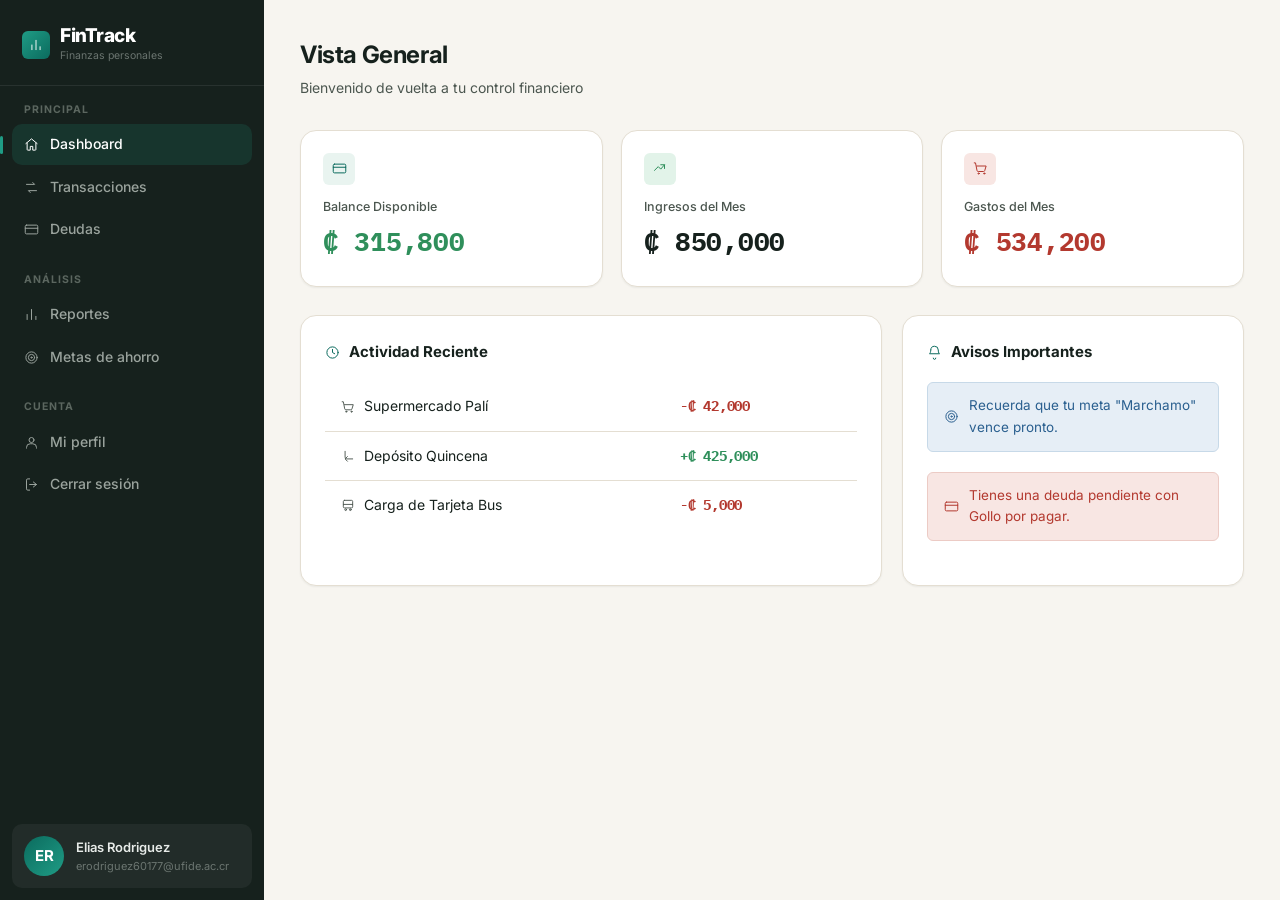
==== dashboard.html @ c20f4632 "Rediseno visual completo: iconos SVG, nueva paleta y layout" ====
<!DOCTYPE html>
<html lang="es">
<head>
    <meta charset="UTF-8">
    <meta name="viewport" content="width=device-width, initial-scale=1.0">
    <title>Dashboard – FinTrack Web</title>
    <link rel="stylesheet" href="css/style.css">
</head>
<body>
<div class="layout">

    <!-- Sidebar -->
    <aside class="sidebar">
        <div class="sidebar-logo">
            <div class="mark"><svg class="icon"><use href="assets/icons.svg#icon-bar-chart"></use></svg></div>
            <div>
                <div class="brand">FinTrack</div>
                <span class="tagline">Finanzas personales</span>
            </div>
        </div>
        <nav class="sidebar-nav">
            <div class="nav-section">
                <span class="nav-label">Principal</span>
                <a href="dashboard.html" class="nav-item active"><svg class="icon"><use href="assets/icons.svg#icon-home"></use></svg> Dashboard</a>
                <a href="transacciones.html" class="nav-item"><svg class="icon"><use href="assets/icons.svg#icon-exchange"></use></svg> Transacciones</a>
                <a href="deudas.html" class="nav-item"><svg class="icon"><use href="assets/icons.svg#icon-credit-card"></use></svg> Deudas</a>
            </div>
            <div class="nav-section">
                <span class="nav-label">Análisis</span>
                <a href="reportes.html" class="nav-item"><svg class="icon"><use href="assets/icons.svg#icon-bar-chart"></use></svg> Reportes</a>
                <a href="metas.html" class="nav-item"><svg class="icon"><use href="assets/icons.svg#icon-target"></use></svg> Metas de ahorro</a>
            </div>
            <div class="nav-section">
                <span class="nav-label">Cuenta</span>
                <a href="perfil.html" class="nav-item"><svg class="icon"><use href="assets/icons.svg#icon-user"></use></svg> Mi perfil</a>
                <a href="index.html" class="nav-item"><svg class="icon"><use href="assets/icons.svg#icon-log-out"></use></svg> Cerrar sesión</a>
            </div>
        </nav>
        <div class="sidebar-user">
            <div class="avatar">ER</div>
            <div>
                <div class="s-name">Elias Rodriguez</div>
                <div class="s-email">erodriguez60177@ufide.ac.cr</div>
            </div>
        </div>
    </aside>

    <main class="main">
        <div class="page-header">
            <div>
                <h2>Vista General</h2>
                <div class="sub">Bienvenido de vuelta a tu control financiero</div>
            </div>
        </div>

        <!-- Tarjetas de Estado Financiero -->
        <div class="stats-grid-3">
            <div class="stat-card">
                <div class="ic ic-teal"><svg class="icon"><use href="assets/icons.svg#icon-credit-card"></use></svg></div>
                <div class="lbl">Balance Disponible</div>
                <div class="val green num">₡ 315,800</div>
            </div>
            <div class="stat-card">
                <div class="ic ic-green"><svg class="icon"><use href="assets/icons.svg#icon-trending-up"></use></svg></div>
                <div class="lbl">Ingresos del Mes</div>
                <div class="val num">₡ 850,000</div>
            </div>
            <div class="stat-card">
                <div class="ic ic-red"><svg class="icon"><use href="assets/icons.svg#icon-cart"></use></svg></div>
                <div class="lbl">Gastos del Mes</div>
                <div class="val red num">₡ 534,200</div>
            </div>
        </div>

        <div class="grid-65">
            <!-- Últimos movimientos -->
            <div class="card">
                <div class="card-title"><svg class="icon"><use href="assets/icons.svg#icon-clock"></use></svg> Actividad Reciente</div>
                <div class="table-wrap">
                    <table>
                        <tbody>
                            <tr>
                                <td><span class="cell-ic"><svg class="icon"><use href="assets/icons.svg#icon-cart"></use></svg> Supermercado Palí</span></td>
                                <td class="text-red fw-700 num">-₡ 42,000</td>
                            </tr>
                            <tr>
                                <td><span class="cell-ic"><svg class="icon"><use href="assets/icons.svg#icon-arrow-down-left"></use></svg> Depósito Quincena</span></td>
                                <td class="text-green fw-700 num">+₡ 425,000</td>
                            </tr>
                            <tr>
                                <td><span class="cell-ic"><svg class="icon"><use href="assets/icons.svg#icon-bus"></use></svg> Carga de Tarjeta Bus</span></td>
                                <td class="text-red fw-700 num">-₡ 5,000</td>
                            </tr>
                        </tbody>
                    </table>
                </div>
            </div>

            <!-- Alertas rápidas -->
            <div class="card">
                <div class="card-title"><svg class="icon"><use href="assets/icons.svg#icon-bell"></use></svg> Avisos Importantes</div>
                <div class="alert alert-info"><svg class="icon"><use href="assets/icons.svg#icon-target"></use></svg> Recuerda que tu meta "Marchamo" vence pronto.</div>
                <div class="alert alert-danger" style="margin-top: 10px;"><svg class="icon"><use href="assets/icons.svg#icon-credit-card"></use></svg> Tienes una deuda pendiente con Gollo por pagar.</div>
            </div>
        </div>
    </main>
</div>
</body>
</html>
---- css/style.css ----
@import url('https://fonts.googleapis.com/css2?family=Inter:wght@400;500;600;700;800&family=IBM+Plex+Mono:wght@500;600&display=swap');

*, *::before, *::after {
    margin: 0;
    padding: 0;
    box-sizing: border-box;
}

:root {
    /* neutrals */
    --ink-900:   #16211d;
    --ink-700:   #4b564f;
    --paper:     #f7f5f0;
    --surface:   #ffffff;
    --border:    #e4ded2;

    /* legacy aliases kept so nothing silently breaks */
    --text:        var(--ink-900);
    --text-muted:  var(--ink-700);
    --bg:          var(--paper);
    --white:       var(--surface);

    /* brand */
    --primary:       #0b6b5e;
    --primary-dark:  #074a41;
    --primary-light: #1f9c85;
    --accent-wash:   #e9f4f0;

    /* semantic pairs */
    --success-text: #2f8f5b; --success-wash: #e2f3e9;
    --danger-text:  #b3392f; --danger-wash:  #f8e6e3;
    --warning-text: #9a6a1f; --warning-wash:  #f6ecd9;
    --info-text:    #2a5f8f; --info-wash:    #e6eef6;

    /* scales */
    --space-1: 4px;  --space-2: 8px;  --space-3: 12px; --space-4: 16px;
    --space-5: 20px; --space-6: 24px; --space-7: 32px; --space-8: 48px;

    --radius-sm: 6px; --radius-md: 10px; --radius-lg: 16px; --radius-xl: 22px; --radius-pill: 999px;

    --shadow-sm: 0 1px 2px rgba(22,33,29,.06);
    --shadow-md: 0 4px 14px rgba(22,33,29,.08);
    --shadow-lg: 0 16px 40px -12px rgba(22,33,29,.20);

    --sidebar-w: 264px;

    --font-sans: 'Inter', 'Segoe UI', system-ui, sans-serif;
    --font-mono: 'IBM Plex Mono', 'SFMono-Regular', Menlo, monospace;
}

body {
    font-family: var(--font-sans);
    background: var(--paper);
    color: var(--ink-900);
    line-height: 1.6;
}

/* ── Layout ── */
.layout {
    display: flex;
    min-height: 100vh;
}

/* ── Sidebar ── */
.sidebar {
    width: var(--sidebar-w);
    background: var(--ink-900);
    position: fixed;
    height: 100vh;
    display: flex;
    flex-direction: column;
    overflow-y: auto;
    z-index: 100;
}

.sidebar-logo {
    padding: 26px 22px 20px;
    border-bottom: 1px solid rgba(255,255,255,.08);
    display: flex;
    align-items: center;
    gap: 10px;
}

.sidebar-logo .mark {
    width: 28px; height: 28px;
    border-radius: var(--radius-sm);
    background: linear-gradient(135deg, var(--primary-light), var(--primary));
    color: #fff;
    display: flex; align-items: center; justify-content: center;
    flex-shrink: 0;
}
.sidebar-logo .mark .icon { width: 14px; height: 14px; }

.sidebar-logo .brand {
    color: #fff;
    font-size: 19px;
    font-weight: 800;
    letter-spacing: -0.5px;
    line-height: 1.1;
}

.sidebar-logo .tagline {
    color: #6b7570;
    font-size: 10.5px;
    margin-top: 1px;
    display: block;
}

.sidebar-nav {
    padding: 16px 12px;
    flex: 1;
}

.nav-section {
    margin-bottom: 22px;
}

.nav-label {
    color: #5b665f;
    font-size: 10.5px;
    font-weight: 700;
    text-transform: uppercase;
    letter-spacing: .09em;
    padding: 0 12px;
    margin-bottom: 6px;
    display: block;
}

.nav-item {
    display: flex;
    align-items: center;
    gap: 11px;
    padding: 9px 12px;
    border-radius: var(--radius-md);
    color: #9aa39d;
    text-decoration: none;
    font-size: 14px;
    font-weight: 500;
    transition: background .15s, color .15s;
    margin-bottom: 2px;
    position: relative;
}

.nav-item:hover { background: rgba(255,255,255,.06); color: #e7ebe8; }

.nav-item.active {
    background: rgba(31,156,133,.16);
    color: #fff;
}
.nav-item.active::before {
    content: '';
    position: absolute;
    left: -12px; top: 50%;
    transform: translateY(-50%);
    width: 3px; height: 18px;
    border-radius: var(--radius-pill);
    background: var(--primary-light);
}

.nav-item .icon { width: 15px; height: 15px; flex-shrink: 0; }

.sidebar-user {
    margin: 12px;
    padding: 12px;
    border-radius: var(--radius-md);
    background: rgba(255,255,255,.05);
    display: flex;
    align-items: center;
    gap: 12px;
}

.sidebar-user .s-name  { color: #e7ebe8; font-size: 13px; font-weight: 600; }
.sidebar-user .s-email { color: #6b7570; font-size: 11px; }

/* ── Main ── */
.main {
    margin-left: var(--sidebar-w);
    flex: 1;
    padding: 36px 36px 48px;
}

/* ── Page header ── */
.page-header {
    display: flex;
    justify-content: space-between;
    align-items: flex-start;
    margin-bottom: 30px;
    gap: 20px;
}

.page-header h2 { font-size: 24px; font-weight: 700; letter-spacing: -.4px; }
.page-header .sub { color: var(--ink-700); font-size: 14px; margin-top: 3px; }
.page-header-actions { display: flex; gap: 10px; flex-shrink: 0; }

/* ── Cards ── */
.card {
    background: var(--surface);
    border: 1px solid var(--border);
    border-radius: var(--radius-lg);
    box-shadow: var(--shadow-sm);
    padding: 24px;
}

.card-title {
    font-size: 15px;
    font-weight: 700;
    color: var(--ink-900);
    margin-bottom: 18px;
    display: flex;
    align-items: center;
    gap: 9px;
}
.card-title .icon { color: var(--primary); width: 15px; height: 15px; }

/* ── Stat cards ── */
.stats-grid, .stats-grid-3, .stats-grid-2 {
    display: grid;
    gap: 18px;
    margin-bottom: 28px;
}
.stats-grid   { grid-template-columns: repeat(4, 1fr); }
.stats-grid-3 { grid-template-columns: repeat(3, 1fr); }
.stats-grid-2 { grid-template-columns: repeat(2, 1fr); }

.stat-card {
    background: var(--surface);
    border: 1px solid var(--border);
    border-radius: var(--radius-lg);
    box-shadow: var(--shadow-sm);
    padding: 22px;
}

.stat-card .ic {
    width: 32px; height: 32px;
    border-radius: var(--radius-sm);
    display: flex; align-items: center; justify-content: center;
    margin-bottom: 12px;
}
.stat-card .ic .icon { width: 15px; height: 15px; }

.ic-teal   { background: var(--accent-wash);  color: var(--primary); }
.ic-green  { background: var(--success-wash); color: var(--success-text); }
.ic-red    { background: var(--danger-wash);  color: var(--danger-text); }
.ic-yellow { background: var(--warning-wash); color: var(--warning-text); }
.ic-blue   { background: var(--info-wash);    color: var(--info-text); }

.stat-card .lbl  { font-size: 12.5px; color: var(--ink-700); font-weight: 500; }
.stat-card .val  { font-size: 26px; font-weight: 800; margin: 4px 0 2px; letter-spacing: -.3px; }
.stat-card .chg  { font-size: 12px; color: var(--ink-700); }
.val.green { color: var(--success-text); }
.val.red   { color: var(--danger-text); }

/* ── Numeric / currency figures ── */
.num {
    font-family: var(--font-mono);
    font-variant-numeric: tabular-nums;
    letter-spacing: -.2px;
}

/* ── Grids ── */
.grid-65 { display: grid; grid-template-columns: 1.7fr 1fr; gap: 20px; margin-bottom: 20px; }

/* ── Forms ── */
.form-group { margin-bottom: 18px; }

.form-label {
    display: block;
    font-size: 13px;
    font-weight: 600;
    color: var(--ink-900);
    margin-bottom: 6px;
}

.form-control {
    width: 100%;
    padding: 10px 14px;
    border: 1.5px solid var(--border);
    border-radius: var(--radius-sm);
    font-size: 14px;
    color: var(--ink-900);
    font-family: inherit;
    background: var(--surface);
    outline: none;
    transition: border-color .15s, box-shadow .15s;
}

.form-control:focus {
    border-color: var(--primary-light);
    box-shadow: 0 0 0 3px rgba(31,156,133,.14);
}

.form-row { display: grid; grid-template-columns: 1fr 1fr; gap: 16px; }

.control-icon { position: relative; }
.control-icon .form-control { padding-left: 40px; }
.control-icon .icon {
    position: absolute; left: 13px; top: 50%;
    transform: translateY(-50%);
    width: 15px; height: 15px;
    color: var(--ink-700);
    pointer-events: none;
}

/* ── Buttons ── */
.btn {
    display: inline-flex;
    align-items: center;
    gap: 7px;
    padding: 10px 18px;
    border-radius: var(--radius-sm);
    font-size: 14px;
    font-weight: 600;
    cursor: pointer;
    border: none;
    transition: all .15s;
    text-decoration: none;
    font-family: inherit;
}
.btn .icon { width: 16px; height: 16px; }

.btn-primary  { background: var(--primary); color: #fff; }
.btn-primary:hover { background: var(--primary-dark); }
.btn-outline  { background: transparent; border: 1.5px solid var(--border); color: var(--ink-900); }
.btn-outline:hover { background: var(--paper); }
.btn-sm { padding: 7px 13px; font-size: 13px; }
.btn-full { width: 100%; justify-content: center; }

/* ── Tables ── */
.table-wrap { overflow-x: auto; }

table { width: 100%; border-collapse: collapse; }

th {
    text-align: left;
    padding: 11px 16px;
    font-size: 11.5px;
    font-weight: 700;
    color: var(--ink-700);
    text-transform: uppercase;
    letter-spacing: .06em;
    border-bottom: 1.5px solid var(--border);
    background: var(--paper);
}

td {
    padding: 13px 16px;
    font-size: 14px;
    border-bottom: 1px solid var(--border);
    color: var(--ink-900);
    white-space: nowrap;
}

tr:last-child td { border-bottom: none; }
tbody tr:hover td { background: var(--paper); }

.cell-ic { display: flex; align-items: center; gap: 9px; }
.cell-ic .icon { width: 14px; height: 14px; color: var(--ink-700); flex-shrink: 0; }

/* ── Badges ── */
.badge {
    display: inline-flex;
    align-items: center;
    gap: 4px;
    padding: 3px 10px;
    border-radius: var(--radius-pill);
    font-size: 12px;
    font-weight: 600;
    white-space: nowrap;
}

.badge-green  { background: var(--success-wash); color: var(--success-text); }
.badge-red    { background: var(--danger-wash);  color: var(--danger-text); }
.badge-yellow { background: var(--warning-wash); color: var(--warning-text); }
.badge-teal   { background: var(--accent-wash);  color: var(--primary); }

/* ── Progress bar ── */
.progress-bar { height: 8px; background: var(--border); border-radius: var(--radius-pill); overflow: hidden; }
.progress-fill { height: 100%; border-radius: var(--radius-pill); background: var(--primary-light); }
.progress-fill.orange { background: #d97a3f; }

/* ── Avatar ── */
.avatar {
    width: 40px; height: 40px;
    border-radius: 50%;
    background: linear-gradient(135deg, var(--primary), var(--primary-light));
    color: #fff;
    display: flex; align-items: center; justify-content: center;
    font-weight: 700; font-size: 15px;
    flex-shrink: 0;
}

.avatar.lg { width: 76px; height: 76px; font-size: 27px; border: 3px solid var(--surface); }

/* ── Icon base ── */
.icon { width: 16px; height: 16px; }
.icon-sm { width: 13px; height: 13px; }
.icon-md { width: 18px; height: 18px; }
.icon-lg { width: 22px; height: 22px; }

/* ── Chart bars ── */
.bar-chart {
    display: flex;
    align-items: stretch;
    gap: 10px;
    height: 180px;
    padding: 0 4px 0;
}

.bar-col { flex: 1; display: flex; flex-direction: column; align-items: center; }
.bar-track { flex: 1; width: 100%; display: flex; align-items: flex-end; }
.bar-fill { width: 100%; border-radius: 5px 5px 0 0; background: var(--primary-light); min-height: 4px; }
.bar-fill.income  { background: #8fc9a8; }
.bar-fill.expense { background: #dba79c; }
.bar-lbl { font-size: 10px; color: var(--ink-700); margin-top: 8px; }
.bar-val { font-size: 11px; color: var(--ink-900); font-weight: 600; margin-bottom: 6px; }

.dot { width: 9px; height: 9px; border-radius: 50%; flex-shrink: 0; }

/* ── Misc ── */
.divider { border: none; border-top: 1px solid var(--border); margin: 20px 0; }

.flex { display: flex; align-items: center; }
.flex-between { display: flex; align-items: center; justify-content: space-between; }
.gap-2 { gap: 8px; }
.gap-3 { gap: 12px; }
.mb-0 { margin-bottom: 0; }
.mb-1 { margin-bottom: 8px; }
.mb-2 { margin-bottom: 16px; }
.mb-3 { margin-bottom: 24px; }
.mt-1 { margin-top: 8px; }
.mt-2 { margin-top: 16px; }

.text-sm   { font-size: 13px; }
.text-xs   { font-size: 12px; }
.text-muted { color: var(--ink-700); }
.text-green { color: var(--success-text); }
.text-red   { color: var(--danger-text); }
.fw-700 { font-weight: 700; }

.alert {
    padding: 12px 16px;
    border-radius: var(--radius-sm);
    font-size: 13.5px;
    display: flex;
    align-items: center;
    gap: 10px;
    margin-bottom: 20px;
}
.alert .icon { flex-shrink: 0; width: 15px; height: 15px; }
.alert-info    { background: var(--info-wash);    color: var(--info-text);    border: 1px solid #c7d9e8; }
.alert-danger  { background: var(--danger-wash);  color: var(--danger-text);  border: 1px solid #eccbc5; }

/* ── Auth page ── */
.auth-page {
    min-height: 100vh;
    display: flex;
    background: var(--paper);
}

.auth-hero {
    flex: 1;
    background:
        repeating-linear-gradient(135deg, rgba(255,255,255,.035) 0 2px, transparent 2px 26px),
        linear-gradient(150deg, var(--ink-900) 0%, var(--primary-dark) 55%, var(--primary) 100%);
    display: flex;
    flex-direction: column;
    justify-content: center;
    padding: 64px;
    position: relative;
}

.auth-hero .mark {
    width: 38px; height: 38px;
    border-radius: var(--radius-md);
    background: rgba(255,255,255,.12);
    display: flex; align-items: center; justify-content: center;
    color: #fff;
    margin-bottom: 26px;
}
.auth-hero .mark .icon { width: 19px; height: 19px; }

.auth-hero h1 { color: #fff; font-size: 36px; font-weight: 800; letter-spacing: -1px; margin-bottom: 12px; }
.auth-hero p { color: rgba(255,255,255,.72); font-size: 15.5px; max-width: 380px; line-height: 1.7; }

.auth-hero .value-props {
    margin-top: 40px;
    display: flex;
    flex-direction: column;
    gap: 12px;
    list-style: none;
}
.auth-hero .value-props li {
    color: rgba(255,255,255,.85);
    font-size: 14px;
    padding-left: 18px;
    position: relative;
}
.auth-hero .value-props li::before {
    content: '';
    position: absolute;
    left: 0; top: 8px;
    width: 6px; height: 6px;
    border-radius: 50%;
    background: var(--primary-light);
}

.auth-panel {
    width: 460px;
    display: flex;
    align-items: center;
    justify-content: center;
    padding: 48px;
    background: var(--surface);
}

.auth-card { width: 100%; max-width: 360px; }
.auth-card .logo { font-size: 22px; font-weight: 800; color: var(--ink-900); margin-bottom: 30px; }
.auth-card h2 { font-size: 24px; font-weight: 700; letter-spacing: -.4px; margin-bottom: 6px; }
.auth-card .sub { color: var(--ink-700); font-size: 14px; margin-bottom: 28px; }

/* ── Meta goal card ── */
.meta-card { background: var(--surface); border: 1px solid var(--border); border-radius: var(--radius-lg); box-shadow: var(--shadow-sm); padding: 22px; }
.meta-card .meta-header { display: flex; justify-content: space-between; align-items: flex-start; margin-bottom: 14px; }
.meta-card .meta-header-left { display: flex; align-items: center; gap: 12px; }
.meta-card .meta-icon { width: 36px; height: 36px; border-radius: var(--radius-sm); display: flex; align-items: center; justify-content: center; flex-shrink: 0; }
.meta-card .meta-icon .icon { width: 16px; height: 16px; }
.meta-card h4 { font-size: 15px; font-weight: 700; margin-bottom: 3px; }
.meta-card .meta-amounts { display: flex; justify-content: space-between; margin-top: 12px; }
.meta-card .meta-amounts span { font-size: 12px; color: var(--ink-700); }
.meta-card .meta-amounts strong { font-size: 13px; }

/* ── Profile ── */
.profile-cover { height: 130px; background: linear-gradient(135deg, var(--primary-dark), var(--primary-light)); border-radius: var(--radius-lg) var(--radius-lg) 0 0; }
.profile-header-card { border-radius: var(--radius-lg); border: 1px solid var(--border); background: var(--surface); box-shadow: var(--shadow-sm); overflow: hidden; }
.profile-info { padding: 0 28px 24px; display: flex; align-items: flex-end; gap: 20px; margin-top: -38px; }
.avatar-upload { position: relative; }

/* ── Responsive ── */
@media (max-width: 1100px) {
    .stats-grid, .stats-grid-3 { grid-template-columns: repeat(2,1fr); }
}

@media (max-width: 768px) {
    .sidebar { display: none; }
    .main { margin-left: 0; padding: 20px 16px; }
    .grid-65, .form-row { grid-template-columns: 1fr; }
    .stats-grid, .stats-grid-3, .stats-grid-2 { grid-template-columns: 1fr 1fr; }
    .auth-hero { display: none; }
    .auth-panel { width: 100%; }
}
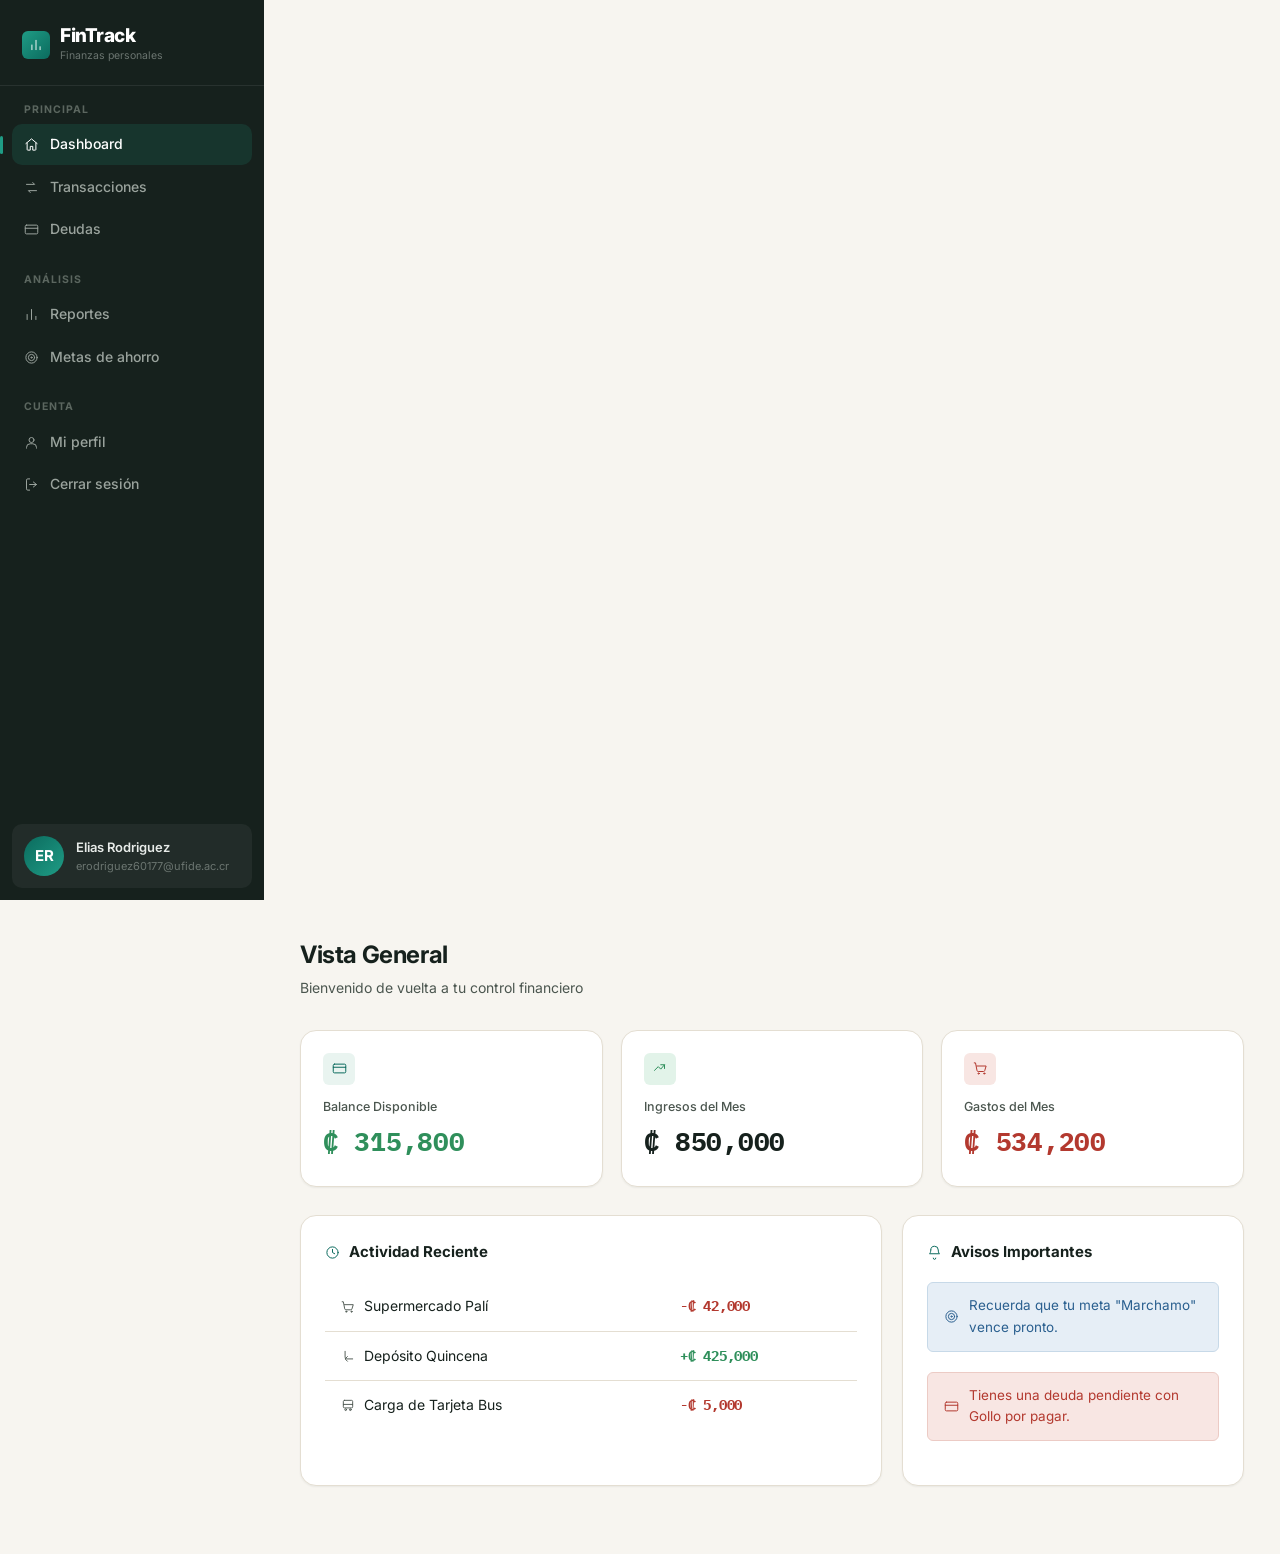
==== commit 045e7ee8: "arreglado" ====
--- a/dashboard.html
+++ b/dashboard.html
@@ -33,17 +33,20 @@
             <div class="nav-section">
                 <span class="nav-label">Cuenta</span>
                 <a href="perfil.html" class="nav-item"><svg class="icon"><use href="assets/icons.svg#icon-user"></use></svg> Mi perfil</a>
-                <a href="index.html" class="nav-item"><svg class="icon"><use href="assets/icons.svg#icon-log-out"></use></svg> Cerrar sesión</a>
+                <a href="index.html" class="nav-item logout-link"><svg class="icon"><use href="assets/icons.svg#icon-log-out"></use></svg> Cerrar sesión</a>
             </div>
         </nav>
         <div class="sidebar-user">
-            <div class="avatar">ER</div>
-            <div>
-                <div class="s-name">Elias Rodriguez</div>
-                <div class="s-email">erodriguez60177@ufide.ac.cr</div>
-            </div>
-        </div>
-    </aside>
+    <div class="avatar" id="avatarUsuario">ER</div>
+    <div>
+        <div class="s-name" id="nombreUsuario">Elias Rodriguez</div>
+        <div class="s-email" id="correoUsuario">erodriguez60177@ufide.ac.cr</div>
+    </div>
+</div>
+</div>
+   </div> <!-- cierra datos del usuario -->
+</div> <!-- cierra sidebar-user -->
+</aside>
 
     <main class="main">
         <div class="page-header">
@@ -58,17 +61,17 @@
             <div class="stat-card">
                 <div class="ic ic-teal"><svg class="icon"><use href="assets/icons.svg#icon-credit-card"></use></svg></div>
                 <div class="lbl">Balance Disponible</div>
-                <div class="val green num">₡ 315,800</div>
+                <div class="val green num" id="balanceUsuario">₡ 315,800</div>
             </div>
             <div class="stat-card">
                 <div class="ic ic-green"><svg class="icon"><use href="assets/icons.svg#icon-trending-up"></use></svg></div>
                 <div class="lbl">Ingresos del Mes</div>
-                <div class="val num">₡ 850,000</div>
+                <div class="val num" id="ingresosUsuario">₡ 850,000</div>
             </div>
             <div class="stat-card">
                 <div class="ic ic-red"><svg class="icon"><use href="assets/icons.svg#icon-cart"></use></svg></div>
                 <div class="lbl">Gastos del Mes</div>
-                <div class="val red num">₡ 534,200</div>
+                <div class="val red num" id="gastosUsuario">₡ 534,200</div>
             </div>
         </div>
 
@@ -78,7 +81,7 @@
                 <div class="card-title"><svg class="icon"><use href="assets/icons.svg#icon-clock"></use></svg> Actividad Reciente</div>
                 <div class="table-wrap">
                     <table>
-                        <tbody>
+                        <tbody id="tablaMovimientos">
                             <tr>
                                 <td><span class="cell-ic"><svg class="icon"><use href="assets/icons.svg#icon-cart"></use></svg> Supermercado Palí</span></td>
                                 <td class="text-red fw-700 num">-₡ 42,000</td>
@@ -97,13 +100,35 @@
             </div>
 
             <!-- Alertas rápidas -->
-            <div class="card">
-                <div class="card-title"><svg class="icon"><use href="assets/icons.svg#icon-bell"></use></svg> Avisos Importantes</div>
-                <div class="alert alert-info"><svg class="icon"><use href="assets/icons.svg#icon-target"></use></svg> Recuerda que tu meta "Marchamo" vence pronto.</div>
-                <div class="alert alert-danger" style="margin-top: 10px;"><svg class="icon"><use href="assets/icons.svg#icon-credit-card"></use></svg> Tienes una deuda pendiente con Gollo por pagar.</div>
-            </div>
+             <div class="card">
+    <div class="card-title">
+        <svg class="icon">
+            <use href="assets/icons.svg#icon-bell"></use>
+        </svg>
+        Avisos Importantes
+    </div>
+
+    <div id="avisosUsuario">
+
+        <div class="alert alert-info">
+            <svg class="icon">
+                <use href="assets/icons.svg#icon-target"></use>
+            </svg>
+            Recuerda que tu meta "Marchamo" vence pronto.
         </div>
-    </main>
+
+        <div class="alert alert-danger" style="margin-top: 10px;">
+            <svg class="icon">
+                <use href="assets/icons.svg#icon-credit-card"></use>
+            </svg>
+            Tienes una deuda pendiente con Gollo por pagar.
+        </div>
+
+    </div>
 </div>
+</div> 
+
+</main>
+<script src="js/app.js"></script>
 </body>
 </html>
--- a/css/style.css
+++ b/css/style.css
@@ -71,6 +71,13 @@
     flex-direction: column;
     overflow-y: auto;
     z-index: 100;
+
+     height: 100vh;
+    box-sizing: border-box;
+    position: fixed;
+    top: 0;
+    left: 0;
+    overflow: hidden;
 }
 
 .sidebar-logo {
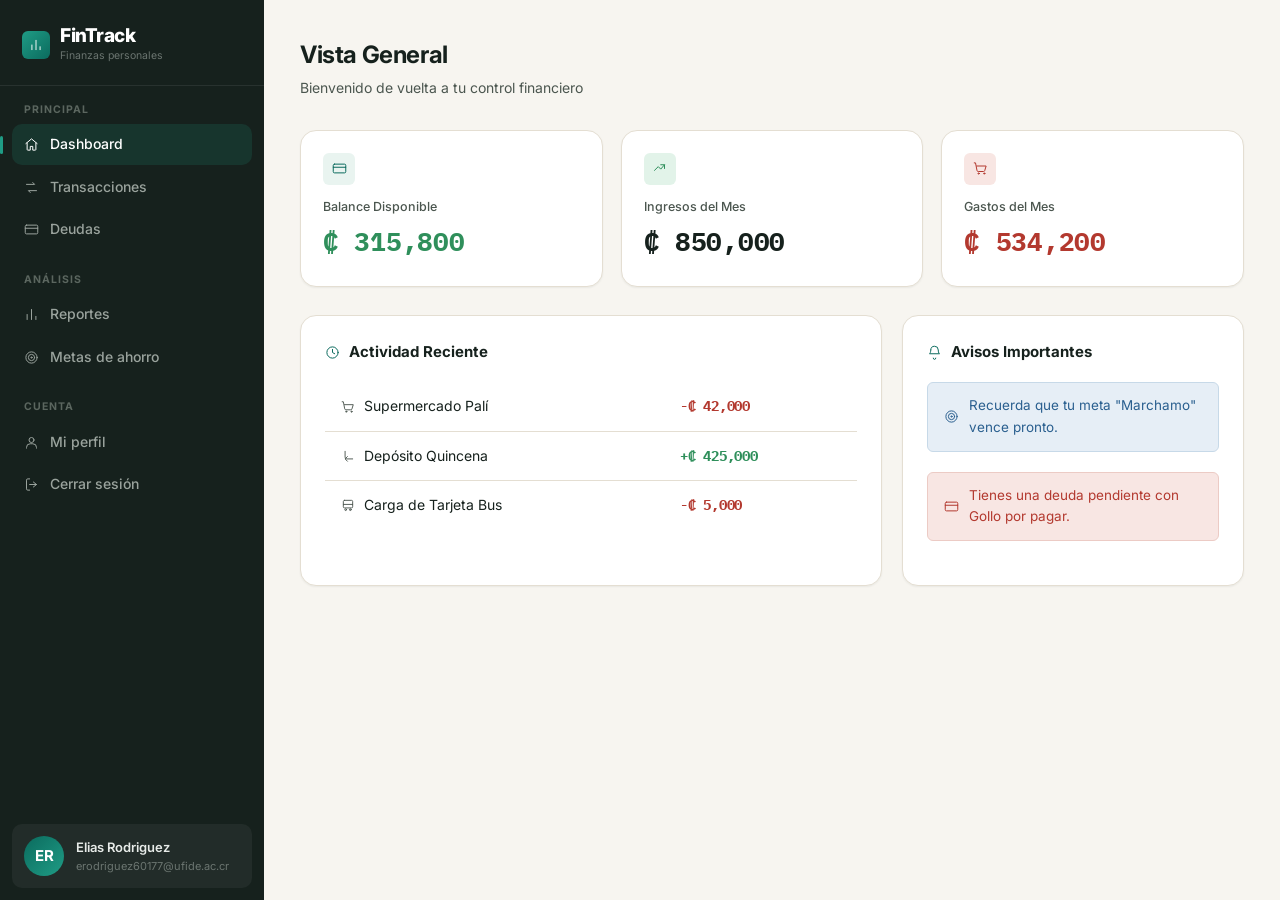
==== commit ce8d02a2: "arreglo" ====
--- a/dashboard.html
+++ b/dashboard.html
@@ -43,10 +43,8 @@
         <div class="s-email" id="correoUsuario">erodriguez60177@ufide.ac.cr</div>
     </div>
 </div>
-</div>
-   </div> <!-- cierra datos del usuario -->
-</div> <!-- cierra sidebar-user -->
-</aside>
+
+    </aside>
 
     <main class="main">
         <div class="page-header">
--- a/css/style.css
+++ b/css/style.css
@@ -72,14 +72,7 @@
     overflow-y: auto;
     z-index: 100;
 
-     height: 100vh;
-    box-sizing: border-box;
-    position: fixed;
-    top: 0;
-    left: 0;
-    overflow: hidden;
-}
-
+}
 .sidebar-logo {
     padding: 26px 22px 20px;
     border-bottom: 1px solid rgba(255,255,255,.08);
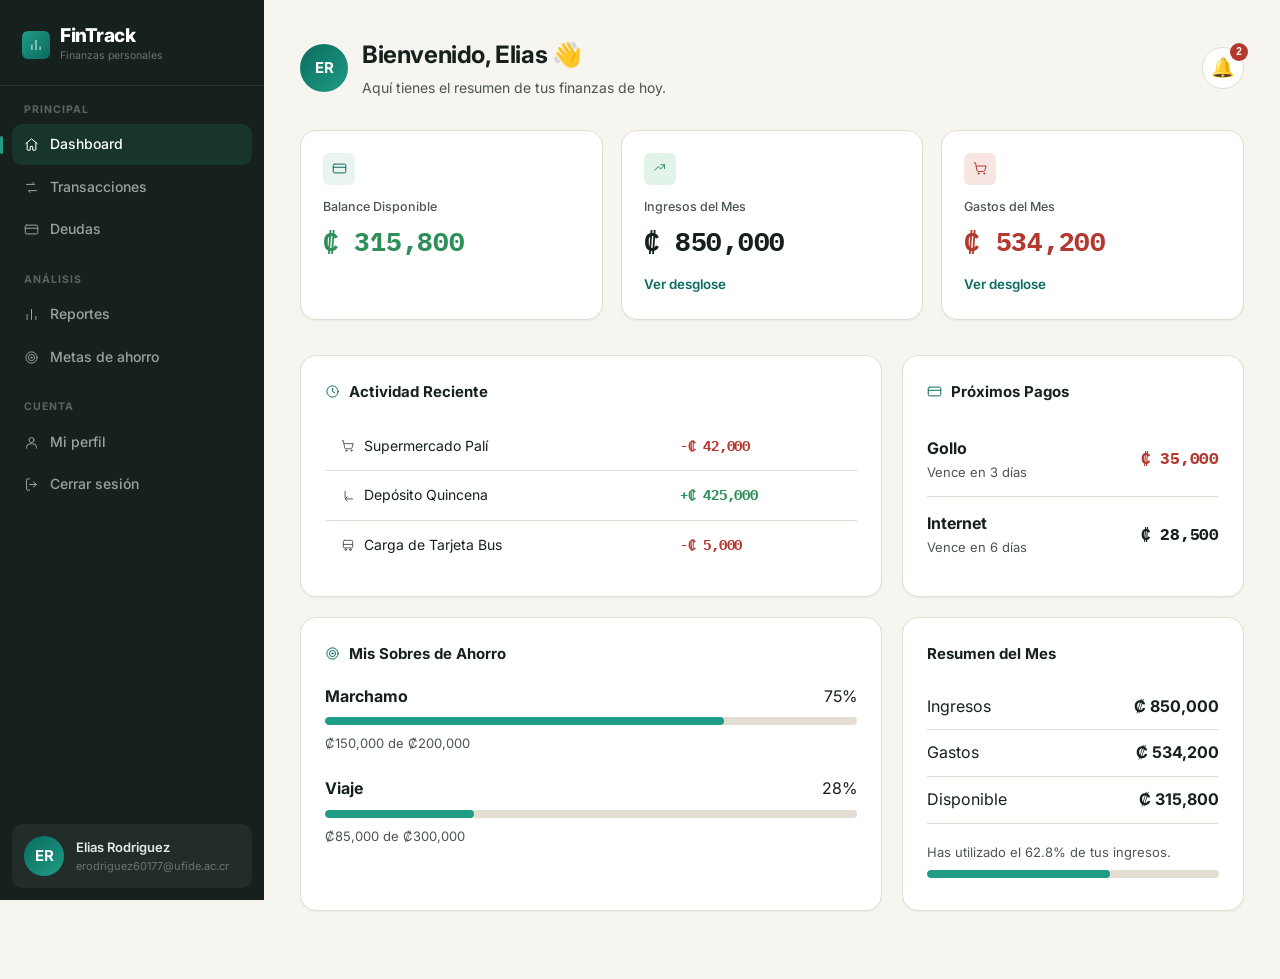
==== commit cbe576f8: "Mejora de Dashboard.html" ====
--- a/dashboard.html
+++ b/dashboard.html
@@ -37,94 +37,574 @@
             </div>
         </nav>
         <div class="sidebar-user">
+
     <div class="avatar" id="avatarUsuario">ER</div>
+
     <div>
-        <div class="s-name" id="nombreUsuario">Elias Rodriguez</div>
-        <div class="s-email" id="correoUsuario">erodriguez60177@ufide.ac.cr</div>
+        <div class="s-name" id="nombreUsuario">
+            Elias Rodriguez
+        </div>
+
+        <div class="s-email" id="correoUsuario">
+            erodriguez60177@ufide.ac.cr
+        </div>
     </div>
+
+    </aside>
+
+    <main class="main">
+
+    <!-- ============================= -->
+    <!-- BIENVENIDA -->
+    <!-- ============================= -->
+
+    <div class="page-header dashboard-welcome">
+
+        <div class="welcome-user">
+
+            <div class="avatar welcome-avatar" id="avatarBienvenida">
+                ER
+            </div>
+
+            <div>
+                <h2>
+                    Bienvenido,
+                    <span id="nombreBienvenida">Elias</span> 👋
+                </h2>
+
+                <div class="sub">
+                    Aquí tienes el resumen de tus finanzas de hoy.
+                </div>
+            </div>
+
+        </div>
+
+
+        <!-- Notificaciones -->
+        <button type="button"
+                class="notification-button"
+                id="botonNotificaciones">
+
+            🔔
+
+            <span class="notification-count"
+                  id="contadorNotificaciones">
+                2
+            </span>
+
+        </button>
+
+    </div>
+
+
+
+    <!-- ============================= -->
+    <!-- TARJETAS PRINCIPALES -->
+    <!-- ============================= -->
+
+    <div class="stats-grid-3 resumen-financiero">
+
+
+        <!-- BALANCE -->
+        <div class="stat-card">
+
+            <div class="ic ic-teal">
+                <svg class="icon">
+                    <use href="assets/icons.svg#icon-credit-card"></use>
+                </svg>
+            </div>
+
+            <div class="lbl">
+                Balance Disponible
+            </div>
+
+            <div class="val green num"
+                 id="balanceUsuario">
+                ₡ 315,800
+            </div>
+
+        </div>
+
+
+
+        <!-- INGRESOS -->
+        <div class="stat-card">
+
+            <div class="ic ic-green">
+                <svg class="icon">
+                    <use href="assets/icons.svg#icon-trending-up"></use>
+                </svg>
+            </div>
+
+            <div class="lbl">
+                Ingresos del Mes
+            </div>
+
+            <div class="val num"
+                 id="ingresosUsuario">
+                ₡ 850,000
+            </div>
+
+            <button
+                type="button"
+                class="detalle-toggle"
+                data-target="detalleIngresos">
+                Ver desglose
+            </button>
+
+
+            <div class="detalle-financiero"
+                 id="detalleIngresos">
+
+                <div class="detalle-item">
+                    <span>Salario</span>
+                    <strong>₡ 700,000</strong>
+                </div>
+
+                <div class="detalle-item">
+                    <span>Ventas</span>
+                    <strong>₡ 100,000</strong>
+                </div>
+
+                <div class="detalle-item">
+                    <span>Otros ingresos</span>
+                    <strong>₡ 50,000</strong>
+                </div>
+
+            </div>
+
+        </div>
+
+
+
+        <!-- GASTOS -->
+        <div class="stat-card">
+
+            <div class="ic ic-red">
+                <svg class="icon">
+                    <use href="assets/icons.svg#icon-cart"></use>
+                </svg>
+            </div>
+
+            <div class="lbl">
+                Gastos del Mes
+            </div>
+
+            <div class="val red num"
+                 id="gastosUsuario">
+                ₡ 534,200
+            </div>
+
+            <button
+                type="button"
+                class="detalle-toggle"
+                data-target="detalleGastos">
+                Ver desglose
+            </button>
+
+
+            <div class="detalle-financiero"
+                 id="detalleGastos">
+
+                <div class="detalle-item">
+                    <span>Alimentación</span>
+                    <strong>₡ 185,000</strong>
+                </div>
+
+                <div class="detalle-item">
+                    <span>Transporte</span>
+                    <strong>₡ 72,000</strong>
+                </div>
+
+                <div class="detalle-item">
+                    <span>Servicios</span>
+                    <strong>₡ 110,000</strong>
+                </div>
+
+                <div class="detalle-item">
+                    <span>Otros</span>
+                    <strong>₡ 167,200</strong>
+                </div>
+
+            </div>
+
+        </div>
+
+    </div>
+
+
+
+    <!-- ============================= -->
+    <!-- ACTIVIDAD + PRÓXIMOS PAGOS -->
+    <!-- ============================= -->
+
+    <div class="grid-65">
+
+
+        <!-- ACTIVIDAD RECIENTE -->
+        <div class="card">
+
+            <div class="card-title">
+                <svg class="icon">
+                    <use href="assets/icons.svg#icon-clock"></use>
+                </svg>
+                Actividad Reciente
+            </div>
+
+
+            <div class="table-wrap">
+
+                <table>
+
+                    <tbody id="tablaMovimientos">
+
+                        <tr>
+                            <td>
+                                <span class="cell-ic">
+                                    <svg class="icon">
+                                        <use href="assets/icons.svg#icon-cart"></use>
+                                    </svg>
+
+                                    Supermercado Palí
+                                </span>
+                            </td>
+
+                            <td class="text-red fw-700 num">
+                                -₡ 42,000
+                            </td>
+                        </tr>
+
+
+                        <tr>
+                            <td>
+                                <span class="cell-ic">
+                                    <svg class="icon">
+                                        <use href="assets/icons.svg#icon-arrow-down-left"></use>
+                                    </svg>
+
+                                    Depósito Quincena
+                                </span>
+                            </td>
+
+                            <td class="text-green fw-700 num">
+                                +₡ 425,000
+                            </td>
+                        </tr>
+
+
+                        <tr>
+                            <td>
+                                <span class="cell-ic">
+                                    <svg class="icon">
+                                        <use href="assets/icons.svg#icon-bus"></use>
+                                    </svg>
+
+                                    Carga de Tarjeta Bus
+                                </span>
+                            </td>
+
+                            <td class="text-red fw-700 num">
+                                -₡ 5,000
+                            </td>
+                        </tr>
+
+                    </tbody>
+
+                </table>
+
+            </div>
+
+        </div>
+
+
+
+        <!-- PRÓXIMOS PAGOS -->
+        <div class="card">
+
+            <div class="card-title">
+                <svg class="icon">
+                    <use href="assets/icons.svg#icon-credit-card"></use>
+                </svg>
+                Próximos Pagos
+            </div>
+
+
+            <div id="proximosPagos">
+
+                <div class="payment-item">
+
+                    <div>
+                        <strong>Gollo</strong>
+
+                        <div class="text-muted text-sm">
+                            Vence en 3 días
+                        </div>
+                    </div>
+
+                    <div class="text-red fw-700 num">
+                        ₡ 35,000
+                    </div>
+
+                </div>
+
+
+                <div class="payment-item">
+
+                    <div>
+                        <strong>Internet</strong>
+
+                        <div class="text-muted text-sm">
+                            Vence en 6 días
+                        </div>
+                    </div>
+
+                    <div class="fw-700 num">
+                        ₡ 28,500
+                    </div>
+
+                </div>
+
+            </div>
+
+        </div>
+
+    </div>
+
+
+
+    <!-- ============================= -->
+    <!-- AHORRO + RESUMEN DEL MES -->
+    <!-- ============================= -->
+
+    <div class="grid-65">
+
+
+        <!-- SOBRES DE AHORRO -->
+        <div class="card">
+
+            <div class="card-title">
+                <svg class="icon">
+                    <use href="assets/icons.svg#icon-target"></use>
+                </svg>
+                Mis Sobres de Ahorro
+            </div>
+
+
+            <div id="sobresAhorro">
+
+                <div class="goal-item">
+
+                    <div class="goal-top">
+                        <strong>Marchamo</strong>
+                        <span>75%</span>
+                    </div>
+
+                    <div class="goal-bar">
+                        <div class="goal-progress"
+                             style="width: 75%;">
+                        </div>
+                    </div>
+
+                    <div class="text-muted text-sm">
+                        ₡150,000 de ₡200,000
+                    </div>
+
+                </div>
+
+
+                <div class="goal-item">
+
+                    <div class="goal-top">
+                        <strong>Viaje</strong>
+                        <span>28%</span>
+                    </div>
+
+                    <div class="goal-bar">
+                        <div class="goal-progress"
+                             style="width: 28%;">
+                        </div>
+                    </div>
+
+                    <div class="text-muted text-sm">
+                        ₡85,000 de ₡300,000
+                    </div>
+
+                </div>
+
+            </div>
+
+        </div>
+
+
+
+        <!-- RESUMEN DEL MES -->
+        <div class="card">
+
+            <div class="card-title">
+                Resumen del Mes
+            </div>
+
+
+            <div class="month-summary">
+
+                <div class="summary-row">
+                    <span>Ingresos</span>
+                    <strong id="resumenIngresos">
+                        ₡ 850,000
+                    </strong>
+                </div>
+
+
+                <div class="summary-row">
+                    <span>Gastos</span>
+                    <strong id="resumenGastos">
+                        ₡ 534,200
+                    </strong>
+                </div>
+
+
+                <div class="summary-row">
+                    <span>Disponible</span>
+                    <strong id="resumenDisponible">
+                        ₡ 315,800
+                    </strong>
+                </div>
+
+
+                <div class="usage-label">
+                    Has utilizado el 62.8% de tus ingresos.
+                </div>
+
+
+                <div class="usage-bar">
+                    <div class="usage-progress"
+                         style="width: 62.8%;">
+                    </div>
+                </div>
+
+            </div>
+
+        </div>
+
+    </div>
+
+
+
+    <!-- ============================= -->
+<!-- PANEL DE NOTIFICACIONES -->
+<!-- ============================= -->
+
+<div class="notification-panel"
+     id="panelNotificaciones">
+
+    <div class="notification-panel-header">
+
+        <div>
+            <div class="notification-panel-title">
+                Notificaciones
+            </div>
+
+            <div class="text-muted text-xs">
+                Recordatorios importantes
+            </div>
+        </div>
+
+    </div>
+
+
+    <div id="listaNotificaciones">
+
+
+        <!-- NOTIFICACIÓN DE DEUDA -->
+        <div class="notification-card"
+             data-id="gollo">
+
+            <div class="notification-icon notification-icon-danger">
+
+                <svg class="icon">
+                    <use href="assets/icons.svg#icon-credit-card"></use>
+                </svg>
+
+            </div>
+
+
+            <div class="notification-content">
+
+                <strong>
+                    Pago próximo
+                </strong>
+
+                <div class="notification-text">
+                    Tu cuota de Gollo vence en 3 días.
+                </div>
+
+
+                <div class="notification-actions">
+
+                    <a href="deudas.html"
+                       class="notification-review">
+                        Revisar
+                    </a>
+
+                    <button type="button"
+                            class="notification-delete">
+                        Eliminar
+                    </button>
+
+                </div>
+
+            </div>
+
+        </div>
+
+
+
+        <!-- NOTIFICACIÓN DE META -->
+        <div class="notification-card"
+             data-id="marchamo">
+
+            <div class="notification-icon notification-icon-teal">
+
+                <svg class="icon">
+                    <use href="assets/icons.svg#icon-target"></use>
+                </svg>
+
+            </div>
+
+
+            <div class="notification-content">
+
+                <strong>
+                    Meta de ahorro
+                </strong>
+
+                <div class="notification-text">
+                    Tu meta "Marchamo" vence pronto.
+                </div>
+
+
+                <div class="notification-actions">
+
+                    <a href="metas.html"
+                       class="notification-review">
+                        Revisar
+                    </a>
+
+                    <button type="button"
+                            class="notification-delete">
+                        Eliminar
+                    </button>
+
+                </div>
+
+            </div>
+
+        </div>
+
+    </div>
+
 </div>
-
-    </aside>
-
-    <main class="main">
-        <div class="page-header">
-            <div>
-                <h2>Vista General</h2>
-                <div class="sub">Bienvenido de vuelta a tu control financiero</div>
-            </div>
-        </div>
-
-        <!-- Tarjetas de Estado Financiero -->
-        <div class="stats-grid-3">
-            <div class="stat-card">
-                <div class="ic ic-teal"><svg class="icon"><use href="assets/icons.svg#icon-credit-card"></use></svg></div>
-                <div class="lbl">Balance Disponible</div>
-                <div class="val green num" id="balanceUsuario">₡ 315,800</div>
-            </div>
-            <div class="stat-card">
-                <div class="ic ic-green"><svg class="icon"><use href="assets/icons.svg#icon-trending-up"></use></svg></div>
-                <div class="lbl">Ingresos del Mes</div>
-                <div class="val num" id="ingresosUsuario">₡ 850,000</div>
-            </div>
-            <div class="stat-card">
-                <div class="ic ic-red"><svg class="icon"><use href="assets/icons.svg#icon-cart"></use></svg></div>
-                <div class="lbl">Gastos del Mes</div>
-                <div class="val red num" id="gastosUsuario">₡ 534,200</div>
-            </div>
-        </div>
-
-        <div class="grid-65">
-            <!-- Últimos movimientos -->
-            <div class="card">
-                <div class="card-title"><svg class="icon"><use href="assets/icons.svg#icon-clock"></use></svg> Actividad Reciente</div>
-                <div class="table-wrap">
-                    <table>
-                        <tbody id="tablaMovimientos">
-                            <tr>
-                                <td><span class="cell-ic"><svg class="icon"><use href="assets/icons.svg#icon-cart"></use></svg> Supermercado Palí</span></td>
-                                <td class="text-red fw-700 num">-₡ 42,000</td>
-                            </tr>
-                            <tr>
-                                <td><span class="cell-ic"><svg class="icon"><use href="assets/icons.svg#icon-arrow-down-left"></use></svg> Depósito Quincena</span></td>
-                                <td class="text-green fw-700 num">+₡ 425,000</td>
-                            </tr>
-                            <tr>
-                                <td><span class="cell-ic"><svg class="icon"><use href="assets/icons.svg#icon-bus"></use></svg> Carga de Tarjeta Bus</span></td>
-                                <td class="text-red fw-700 num">-₡ 5,000</td>
-                            </tr>
-                        </tbody>
-                    </table>
-                </div>
-            </div>
-
-            <!-- Alertas rápidas -->
-             <div class="card">
-    <div class="card-title">
-        <svg class="icon">
-            <use href="assets/icons.svg#icon-bell"></use>
-        </svg>
-        Avisos Importantes
-    </div>
-
-    <div id="avisosUsuario">
-
-        <div class="alert alert-info">
-            <svg class="icon">
-                <use href="assets/icons.svg#icon-target"></use>
-            </svg>
-            Recuerda que tu meta "Marchamo" vence pronto.
-        </div>
-
-        <div class="alert alert-danger" style="margin-top: 10px;">
-            <svg class="icon">
-                <use href="assets/icons.svg#icon-credit-card"></use>
-            </svg>
-            Tienes una deuda pendiente con Gollo por pagar.
-        </div>
-
-    </div>
-</div>
-</div> 
+</main>
 
 </main>
 <script src="js/app.js"></script>
--- a/css/style.css
+++ b/css/style.css
@@ -548,3 +548,428 @@
     .auth-hero { display: none; }
     .auth-panel { width: 100%; }
 }
+/* Separación entre ahorro y resumen financiero */
+
+.ahorro-card {
+    margin-bottom: 35px;
+}
+
+.resumen-financiero {
+    margin-bottom: 35px;
+}
+/* =========================================
+   BIENVENIDA
+========================================= */
+
+.dashboard-welcome {
+    display: flex;
+    justify-content: space-between;
+    align-items: center;
+    margin-bottom: 30px;
+}
+
+.welcome-user {
+    display: flex;
+    align-items: center;
+    gap: 14px;
+}
+
+.welcome-avatar {
+    width: 48px;
+    height: 48px;
+}
+
+
+/* =========================================
+   DESGLOSE INGRESOS / GASTOS
+========================================= */
+
+.detalle-toggle {
+    margin-top: 12px;
+    border: none;
+    background: transparent;
+    cursor: pointer;
+    font-weight: 600;
+    color: var(--primary);
+    font-family: inherit;
+}
+
+.detalle-toggle:hover {
+    color: var(--primary-dark);
+}
+
+.detalle-financiero {
+    max-height: 0;
+    overflow: hidden;
+    transition: max-height 0.35s ease, margin-top 0.35s ease;
+}
+
+.detalle-financiero.abierto {
+    max-height: 300px;
+    margin-top: 14px;
+}
+
+.detalle-item {
+    display: flex;
+    justify-content: space-between;
+    align-items: center;
+    padding: 8px 0;
+    border-top: 1px solid var(--border);
+    font-size: 13px;
+}
+
+
+/* =========================================
+   PRÓXIMOS PAGOS
+========================================= */
+
+.payment-item {
+    display: flex;
+    justify-content: space-between;
+    align-items: center;
+    gap: 15px;
+    padding: 14px 0;
+    border-bottom: 1px solid var(--border);
+}
+
+.payment-item:last-child {
+    border-bottom: none;
+}
+
+
+/* =========================================
+   SOBRES DE AHORRO
+========================================= */
+
+.goal-item {
+    margin-bottom: 22px;
+}
+
+.goal-item:last-child {
+    margin-bottom: 0;
+}
+
+.goal-top {
+    display: flex;
+    justify-content: space-between;
+    align-items: center;
+    margin-bottom: 8px;
+}
+
+.goal-bar,
+.usage-bar {
+    height: 8px;
+    background: var(--border);
+    border-radius: var(--radius-pill);
+    overflow: hidden;
+    margin-bottom: 8px;
+}
+
+.goal-progress,
+.usage-progress {
+    height: 100%;
+    background: var(--primary-light);
+    border-radius: var(--radius-pill);
+}
+
+
+/* =========================================
+   RESUMEN DEL MES
+========================================= */
+
+.summary-row {
+    display: flex;
+    justify-content: space-between;
+    align-items: center;
+    padding: 10px 0;
+    border-bottom: 1px solid var(--border);
+}
+
+.summary-row:last-of-type {
+    border-bottom: none;
+}
+
+.usage-label {
+    margin-top: 18px;
+    margin-bottom: 8px;
+    font-size: 13px;
+    color: var(--ink-700);
+}
+
+
+/* =========================================
+   NOTIFICACIONES
+========================================= */
+
+.notification-button {
+    position: relative;
+    width: 42px;
+    height: 42px;
+    border: 1px solid var(--border);
+    border-radius: 50%;
+    background: var(--surface);
+    cursor: pointer;
+    font-size: 19px;
+    display: flex;
+    align-items: center;
+    justify-content: center;
+}
+
+.notification-button:hover {
+    background: var(--paper);
+}
+
+.notification-count {
+    position: absolute;
+    top: -5px;
+    right: -5px;
+    min-width: 18px;
+    height: 18px;
+    padding: 0 5px;
+    border-radius: var(--radius-pill);
+    background: var(--danger-text);
+    color: white;
+    font-size: 10px;
+    font-weight: 700;
+    display: flex;
+    align-items: center;
+    justify-content: center;
+}
+
+.notification-panel {
+    display: none;
+    position: fixed;
+    right: 36px;
+    top: 90px;
+    width: 320px;
+    background: var(--surface);
+    border: 1px solid var(--border);
+    border-radius: var(--radius-lg);
+    box-shadow: var(--shadow-lg);
+    padding: 18px;
+    z-index: 500;
+}
+
+.notification-panel.abierto {
+    display: block;
+}
+
+.notification-panel-title {
+    font-weight: 700;
+    margin-bottom: 12px;
+}
+
+.notification-item {
+    padding: 11px 0;
+    border-top: 1px solid var(--border);
+    font-size: 13px;
+}
+
+/* =====================================================
+   PANEL DE NOTIFICACIONES - FINTRACK
+===================================================== */
+
+.notification-panel {
+    display: none;
+    width: 380px;
+    max-width: calc(100% - 30px);
+
+    position: absolute;
+    top: 65px;
+    right: 35px;
+
+    background: #ffffff;
+    border: 1px solid var(--border);
+    border-radius: 16px;
+
+    padding: 18px;
+
+    box-shadow: 0 10px 30px rgba(0, 0, 0, 0.10);
+
+    z-index: 100;
+}
+
+
+/* Mostrar panel */
+
+.notification-panel.abierto {
+    display: block;
+}
+
+
+/* Encabezado */
+
+.notification-panel-header {
+    margin-bottom: 10px;
+}
+
+.notification-panel-title {
+    font-size: 16px;
+    font-weight: 700;
+    color: var(--ink-900);
+}
+
+.notification-panel-header .text-muted {
+    font-size: 14px;
+    font-weight: 500;
+    margin-top: 4px;
+    color: var(--ink-500);
+}
+
+
+/* =====================================================
+   CADA NOTIFICACIÓN
+===================================================== */
+
+.notification-card {
+    display: flex;
+    align-items: flex-start;
+
+    gap: 12px;
+
+    padding: 14px 0;
+
+    border-top: 1px solid var(--border);
+}
+
+.notification-card:first-child {
+    border-top: none;
+}
+
+
+/* =====================================================
+   ICONOS
+===================================================== */
+
+.notification-icon {
+    width: 38px;
+    height: 38px;
+
+    min-width: 38px;
+
+    border-radius: 10px;
+
+    display: flex;
+    align-items: center;
+    justify-content: center;
+}
+
+.notification-icon .icon {
+    width: 17px;
+    height: 17px;
+}
+
+
+/* Deudas */
+
+.notification-icon-danger {
+    background: var(--danger-wash);
+    color: var(--danger-text);
+}
+
+
+/* Metas */
+
+.notification-icon-teal {
+    background: var(--accent-wash);
+    color: var(--primary);
+}
+
+
+/* =====================================================
+   CONTENIDO
+===================================================== */
+
+.notification-content {
+    flex: 1;
+    min-width: 0;
+}
+
+.notification-content strong {
+    display: block;
+
+    font-size: 13px;
+    font-weight: 700;
+
+    color: var(--ink-900);
+
+    margin-bottom: 3px;
+}
+
+.notification-text {
+    font-size: 12.5px;
+    line-height: 1.5;
+
+    color: var(--ink-700);
+}
+
+
+/* =====================================================
+   BOTONES
+===================================================== */
+
+.notification-actions {
+    display: flex;
+    align-items: center;
+
+    gap: 8px;
+
+    margin-top: 9px;
+}
+
+
+/* Revisar */
+
+.notification-review {
+    display: inline-flex;
+    align-items: center;
+
+    padding: 5px 10px;
+
+    border-radius: 7px;
+
+    background: var(--accent-wash);
+
+    color: var(--primary);
+
+    text-decoration: none;
+
+    font-size: 11px;
+    font-weight: 700;
+}
+
+.notification-review:hover {
+    background: var(--accent-soft);
+}
+
+
+/* Eliminar */
+
+.notification-delete {
+    display: inline-flex;
+    align-items: center;
+
+    padding: 5px 10px;
+
+    border: none;
+    border-radius: 7px;
+
+    background: var(--danger-wash);
+
+    color: var(--danger-text);
+
+    font-family: inherit;
+    font-size: 11px;
+    font-weight: 700;
+
+    cursor: pointer;
+}
+
+.notification-delete:hover {
+    opacity: 0.8;
+}
+.notification-card.eliminando {
+    opacity: 0;
+    transform: translateX(10px);
+    transition: opacity .2s ease, transform .2s ease;
+}
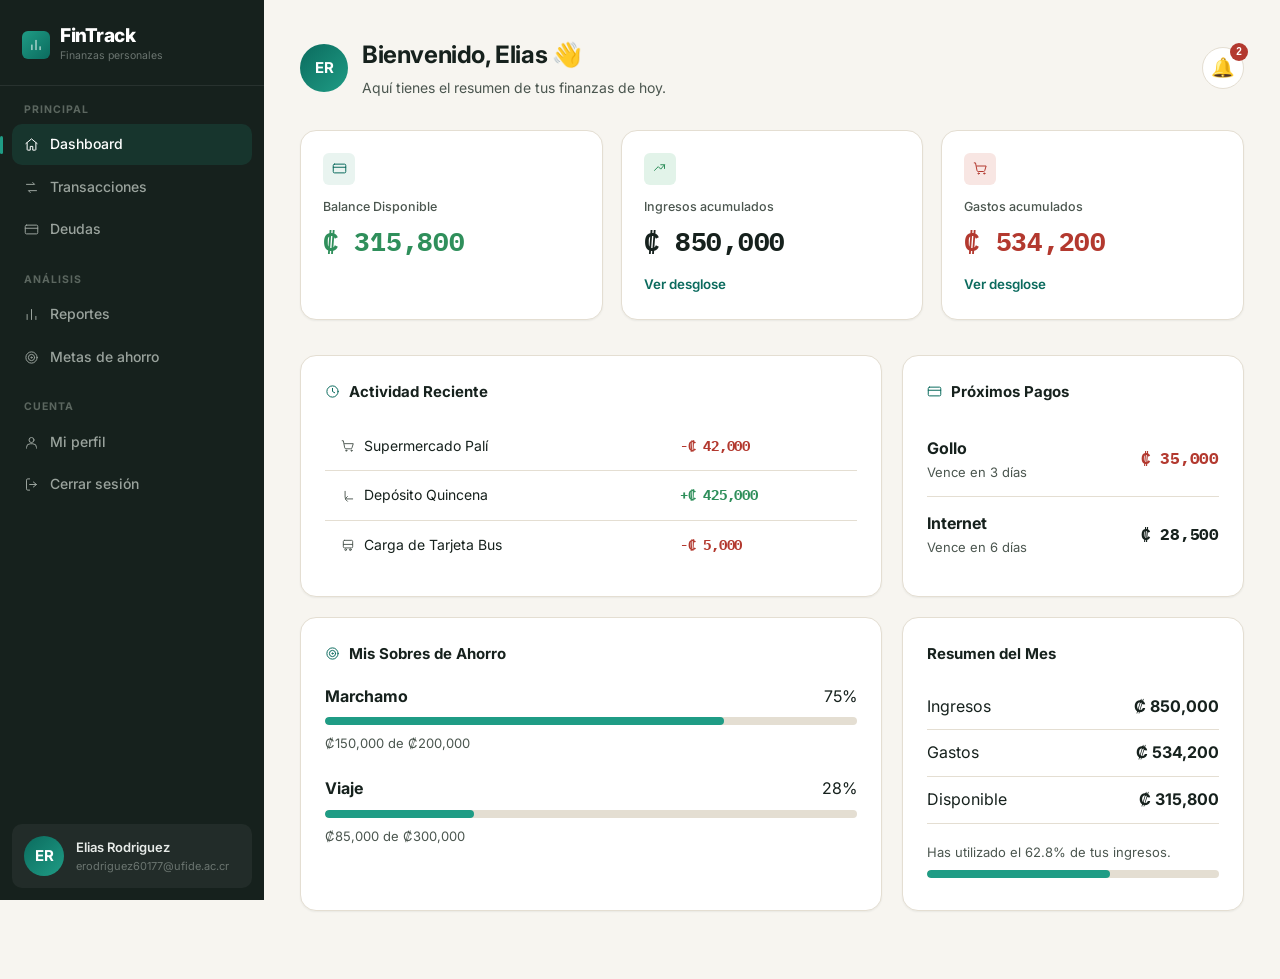
==== commit 4f2418f3: "Mejoras" ====
--- a/dashboard.html
+++ b/dashboard.html
@@ -137,7 +137,7 @@
             </div>
 
             <div class="lbl">
-                Ingresos del Mes
+                Ingresos acumulados
             </div>
 
             <div class="val num"
@@ -187,7 +187,7 @@
             </div>
 
             <div class="lbl">
-                Gastos del Mes
+                Gastos acumulados
             </div>
 
             <div class="val red num"
--- a/css/style.css
+++ b/css/style.css
@@ -1,578 +1,1758 @@
 @import url('https://fonts.googleapis.com/css2?family=Inter:wght@400;500;600;700;800&family=IBM+Plex+Mono:wght@500;600&display=swap');
 
-*, *::before, *::after {
+
+/* =====================================================
+   CONFIGURACIÓN GENERAL
+===================================================== */
+
+*,
+*::before,
+*::after {
     margin: 0;
     padding: 0;
     box-sizing: border-box;
 }
 
+
 :root {
-    /* neutrals */
-    --ink-900:   #16211d;
-    --ink-700:   #4b564f;
-    --paper:     #f7f5f0;
-    --surface:   #ffffff;
-    --border:    #e4ded2;
-
-    /* legacy aliases kept so nothing silently breaks */
-    --text:        var(--ink-900);
-    --text-muted:  var(--ink-700);
-    --bg:          var(--paper);
-    --white:       var(--surface);
-
-    /* brand */
-    --primary:       #0b6b5e;
-    --primary-dark:  #074a41;
+
+    /* COLORES NEUTROS */
+    --ink-900: #16211d;
+    --ink-700: #4b564f;
+
+    --paper: #f7f5f0;
+    --surface: #ffffff;
+    --border: #e4ded2;
+
+
+    /* ALIAS */
+    --text: var(--ink-900);
+    --text-muted: var(--ink-700);
+    --bg: var(--paper);
+    --white: var(--surface);
+
+
+    /* MARCA FINTRACK */
+    --primary: #0b6b5e;
+    --primary-dark: #074a41;
     --primary-light: #1f9c85;
-    --accent-wash:   #e9f4f0;
-
-    /* semantic pairs */
-    --success-text: #2f8f5b; --success-wash: #e2f3e9;
-    --danger-text:  #b3392f; --danger-wash:  #f8e6e3;
-    --warning-text: #9a6a1f; --warning-wash:  #f6ecd9;
-    --info-text:    #2a5f8f; --info-wash:    #e6eef6;
-
-    /* scales */
-    --space-1: 4px;  --space-2: 8px;  --space-3: 12px; --space-4: 16px;
-    --space-5: 20px; --space-6: 24px; --space-7: 32px; --space-8: 48px;
-
-    --radius-sm: 6px; --radius-md: 10px; --radius-lg: 16px; --radius-xl: 22px; --radius-pill: 999px;
-
-    --shadow-sm: 0 1px 2px rgba(22,33,29,.06);
-    --shadow-md: 0 4px 14px rgba(22,33,29,.08);
-    --shadow-lg: 0 16px 40px -12px rgba(22,33,29,.20);
-
+    --accent-wash: #e9f4f0;
+
+
+    /* ESTADOS */
+    --success-text: #2f8f5b;
+    --success-wash: #e2f3e9;
+
+    --danger-text: #b3392f;
+    --danger-wash: #f8e6e3;
+
+    --warning-text: #9a6a1f;
+    --warning-wash: #f6ecd9;
+
+    --info-text: #2a5f8f;
+    --info-wash: #e6eef6;
+
+
+    /* ESPACIADOS */
+    --space-1: 4px;
+    --space-2: 8px;
+    --space-3: 12px;
+    --space-4: 16px;
+    --space-5: 20px;
+    --space-6: 24px;
+    --space-7: 32px;
+    --space-8: 48px;
+
+
+    /* BORDES */
+    --radius-sm: 6px;
+    --radius-md: 10px;
+    --radius-lg: 16px;
+    --radius-xl: 22px;
+    --radius-pill: 999px;
+
+
+    /* SOMBRAS */
+    --shadow-sm: 0 1px 2px rgba(22, 33, 29, .06);
+    --shadow-md: 0 4px 14px rgba(22, 33, 29, .08);
+    --shadow-lg: 0 16px 40px -12px rgba(22, 33, 29, .20);
+
+
+    /* SIDEBAR */
     --sidebar-w: 264px;
 
-    --font-sans: 'Inter', 'Segoe UI', system-ui, sans-serif;
-    --font-mono: 'IBM Plex Mono', 'SFMono-Regular', Menlo, monospace;
-}
+
+    /* FUENTES */
+    --font-sans:
+        'Inter',
+        'Segoe UI',
+        system-ui,
+        sans-serif;
+
+    --font-mono:
+        'IBM Plex Mono',
+        'SFMono-Regular',
+        Menlo,
+        monospace;
+}
+
 
 body {
     font-family: var(--font-sans);
+
     background: var(--paper);
     color: var(--ink-900);
+
     line-height: 1.6;
 }
 
-/* ── Layout ── */
+
+
+/* =====================================================
+   LAYOUT GENERAL
+===================================================== */
+
 .layout {
     display: flex;
     min-height: 100vh;
 }
 
-/* ── Sidebar ── */
+
+
+/* =====================================================
+   SIDEBAR
+===================================================== */
+
 .sidebar {
     width: var(--sidebar-w);
+    height: 100vh;
+
+    position: fixed;
+
     background: var(--ink-900);
-    position: fixed;
-    height: 100vh;
+
     display: flex;
     flex-direction: column;
+
     overflow-y: auto;
+
     z-index: 100;
-
-}
+}
+
+
 .sidebar-logo {
     padding: 26px 22px 20px;
-    border-bottom: 1px solid rgba(255,255,255,.08);
-    display: flex;
-    align-items: center;
+
+    border-bottom:
+        1px solid rgba(255, 255, 255, .08);
+
+    display: flex;
+    align-items: center;
+
     gap: 10px;
 }
 
+
 .sidebar-logo .mark {
-    width: 28px; height: 28px;
+    width: 28px;
+    height: 28px;
+
     border-radius: var(--radius-sm);
-    background: linear-gradient(135deg, var(--primary-light), var(--primary));
+
+    background:
+        linear-gradient(
+            135deg,
+            var(--primary-light),
+            var(--primary)
+        );
+
     color: #fff;
-    display: flex; align-items: center; justify-content: center;
+
+    display: flex;
+    align-items: center;
+    justify-content: center;
+
     flex-shrink: 0;
 }
-.sidebar-logo .mark .icon { width: 14px; height: 14px; }
+
+
+.sidebar-logo .mark .icon {
+    width: 14px;
+    height: 14px;
+}
+
 
 .sidebar-logo .brand {
     color: #fff;
+
     font-size: 19px;
     font-weight: 800;
+
     letter-spacing: -0.5px;
     line-height: 1.1;
 }
 
+
 .sidebar-logo .tagline {
     color: #6b7570;
+
     font-size: 10.5px;
+
     margin-top: 1px;
+
     display: block;
 }
+
 
 .sidebar-nav {
     padding: 16px 12px;
+
     flex: 1;
 }
+
 
 .nav-section {
     margin-bottom: 22px;
 }
 
+
 .nav-label {
     color: #5b665f;
+
     font-size: 10.5px;
     font-weight: 700;
+
     text-transform: uppercase;
+
     letter-spacing: .09em;
+
     padding: 0 12px;
+
     margin-bottom: 6px;
+
     display: block;
 }
 
+
 .nav-item {
     display: flex;
     align-items: center;
+
     gap: 11px;
+
     padding: 9px 12px;
+
     border-radius: var(--radius-md);
+
     color: #9aa39d;
+
     text-decoration: none;
+
     font-size: 14px;
     font-weight: 500;
-    transition: background .15s, color .15s;
+
+    transition:
+        background .15s,
+        color .15s;
+
     margin-bottom: 2px;
+
     position: relative;
 }
 
-.nav-item:hover { background: rgba(255,255,255,.06); color: #e7ebe8; }
+
+.nav-item:hover {
+    background: rgba(255, 255, 255, .06);
+
+    color: #e7ebe8;
+}
+
 
 .nav-item.active {
-    background: rgba(31,156,133,.16);
+    background: rgba(31, 156, 133, .16);
+
     color: #fff;
 }
+
+
 .nav-item.active::before {
     content: '';
+
     position: absolute;
-    left: -12px; top: 50%;
+
+    left: -12px;
+    top: 50%;
+
     transform: translateY(-50%);
-    width: 3px; height: 18px;
+
+    width: 3px;
+    height: 18px;
+
     border-radius: var(--radius-pill);
+
     background: var(--primary-light);
 }
 
-.nav-item .icon { width: 15px; height: 15px; flex-shrink: 0; }
+
+.nav-item .icon {
+    width: 15px;
+    height: 15px;
+
+    flex-shrink: 0;
+}
+
 
 .sidebar-user {
     margin: 12px;
+
     padding: 12px;
+
     border-radius: var(--radius-md);
-    background: rgba(255,255,255,.05);
-    display: flex;
-    align-items: center;
+
+    background:
+        rgba(255, 255, 255, .05);
+
+    display: flex;
+    align-items: center;
+
     gap: 12px;
 }
 
-.sidebar-user .s-name  { color: #e7ebe8; font-size: 13px; font-weight: 600; }
-.sidebar-user .s-email { color: #6b7570; font-size: 11px; }
-
-/* ── Main ── */
+
+.sidebar-user .s-name {
+    color: #e7ebe8;
+
+    font-size: 13px;
+    font-weight: 600;
+}
+
+
+.sidebar-user .s-email {
+    color: #6b7570;
+
+    font-size: 11px;
+}
+
+
+
+/* =====================================================
+   CONTENIDO PRINCIPAL
+===================================================== */
+
 .main {
     margin-left: var(--sidebar-w);
+
     flex: 1;
+
     padding: 36px 36px 48px;
 }
 
-/* ── Page header ── */
+
+
+/* =====================================================
+   ENCABEZADO DE PÁGINA
+===================================================== */
+
 .page-header {
     display: flex;
+
     justify-content: space-between;
     align-items: flex-start;
+
     margin-bottom: 30px;
+
     gap: 20px;
 }
 
-.page-header h2 { font-size: 24px; font-weight: 700; letter-spacing: -.4px; }
-.page-header .sub { color: var(--ink-700); font-size: 14px; margin-top: 3px; }
-.page-header-actions { display: flex; gap: 10px; flex-shrink: 0; }
-
-/* ── Cards ── */
+
+.page-header h2 {
+    font-size: 24px;
+    font-weight: 700;
+
+    letter-spacing: -.4px;
+}
+
+
+.page-header .sub {
+    color: var(--ink-700);
+
+    font-size: 14px;
+
+    margin-top: 3px;
+}
+
+
+.page-header-actions {
+    display: flex;
+
+    gap: 10px;
+
+    flex-shrink: 0;
+}
+
+
+
+/* =====================================================
+   TARJETAS
+===================================================== */
+
 .card {
     background: var(--surface);
+
     border: 1px solid var(--border);
     border-radius: var(--radius-lg);
+
     box-shadow: var(--shadow-sm);
+
     padding: 24px;
 }
+
 
 .card-title {
     font-size: 15px;
     font-weight: 700;
+
     color: var(--ink-900);
+
     margin-bottom: 18px;
-    display: flex;
-    align-items: center;
+
+    display: flex;
+    align-items: center;
+
     gap: 9px;
 }
-.card-title .icon { color: var(--primary); width: 15px; height: 15px; }
-
-/* ── Stat cards ── */
-.stats-grid, .stats-grid-3, .stats-grid-2 {
+
+
+.card-title .icon {
+    color: var(--primary);
+
+    width: 15px;
+    height: 15px;
+}
+
+
+
+/* =====================================================
+   TARJETAS ESTADÍSTICAS
+===================================================== */
+
+.stats-grid,
+.stats-grid-3,
+.stats-grid-2 {
     display: grid;
+
     gap: 18px;
+
     margin-bottom: 28px;
 }
-.stats-grid   { grid-template-columns: repeat(4, 1fr); }
-.stats-grid-3 { grid-template-columns: repeat(3, 1fr); }
-.stats-grid-2 { grid-template-columns: repeat(2, 1fr); }
+
+
+.stats-grid {
+    grid-template-columns:
+        repeat(4, 1fr);
+}
+
+
+.stats-grid-3 {
+    grid-template-columns:
+        repeat(3, 1fr);
+}
+
+
+.stats-grid-2 {
+    grid-template-columns:
+        repeat(2, 1fr);
+}
+
 
 .stat-card {
     background: var(--surface);
+
     border: 1px solid var(--border);
     border-radius: var(--radius-lg);
+
     box-shadow: var(--shadow-sm);
+
     padding: 22px;
 }
 
+
 .stat-card .ic {
-    width: 32px; height: 32px;
+    width: 32px;
+    height: 32px;
+
     border-radius: var(--radius-sm);
-    display: flex; align-items: center; justify-content: center;
+
+    display: flex;
+    align-items: center;
+    justify-content: center;
+
     margin-bottom: 12px;
 }
-.stat-card .ic .icon { width: 15px; height: 15px; }
-
-.ic-teal   { background: var(--accent-wash);  color: var(--primary); }
-.ic-green  { background: var(--success-wash); color: var(--success-text); }
-.ic-red    { background: var(--danger-wash);  color: var(--danger-text); }
-.ic-yellow { background: var(--warning-wash); color: var(--warning-text); }
-.ic-blue   { background: var(--info-wash);    color: var(--info-text); }
-
-.stat-card .lbl  { font-size: 12.5px; color: var(--ink-700); font-weight: 500; }
-.stat-card .val  { font-size: 26px; font-weight: 800; margin: 4px 0 2px; letter-spacing: -.3px; }
-.stat-card .chg  { font-size: 12px; color: var(--ink-700); }
-.val.green { color: var(--success-text); }
-.val.red   { color: var(--danger-text); }
-
-/* ── Numeric / currency figures ── */
+
+
+.stat-card .ic .icon {
+    width: 15px;
+    height: 15px;
+}
+
+
+.ic-teal {
+    background: var(--accent-wash);
+    color: var(--primary);
+}
+
+
+.ic-green {
+    background: var(--success-wash);
+    color: var(--success-text);
+}
+
+
+.ic-red {
+    background: var(--danger-wash);
+    color: var(--danger-text);
+}
+
+
+.ic-yellow {
+    background: var(--warning-wash);
+    color: var(--warning-text);
+}
+
+
+.ic-blue {
+    background: var(--info-wash);
+    color: var(--info-text);
+}
+
+
+.stat-card .lbl {
+    font-size: 12.5px;
+
+    color: var(--ink-700);
+
+    font-weight: 500;
+}
+
+
+.stat-card .val {
+    font-size: 26px;
+    font-weight: 800;
+
+    margin: 4px 0 2px;
+
+    letter-spacing: -.3px;
+}
+
+
+.stat-card .chg {
+    font-size: 12px;
+
+    color: var(--ink-700);
+}
+
+
+.val.green {
+    color: var(--success-text);
+}
+
+
+.val.red {
+    color: var(--danger-text);
+}
+
+
+
+/* =====================================================
+   NÚMEROS / MONEDA
+===================================================== */
+
 .num {
     font-family: var(--font-mono);
-    font-variant-numeric: tabular-nums;
+
+    font-variant-numeric:
+        tabular-nums;
+
     letter-spacing: -.2px;
 }
 
-/* ── Grids ── */
-.grid-65 { display: grid; grid-template-columns: 1.7fr 1fr; gap: 20px; margin-bottom: 20px; }
-
-/* ── Forms ── */
-.form-group { margin-bottom: 18px; }
+
+
+/* =====================================================
+   GRIDS
+===================================================== */
+
+.grid-65 {
+    display: grid;
+
+    grid-template-columns:
+        1.7fr 1fr;
+
+    gap: 20px;
+
+    margin-bottom: 20px;
+}
+
+
+
+/* =====================================================
+   FORMULARIOS
+===================================================== */
+
+.form-group {
+    margin-bottom: 18px;
+}
+
 
 .form-label {
     display: block;
+
     font-size: 13px;
     font-weight: 600;
+
     color: var(--ink-900);
+
     margin-bottom: 6px;
 }
+
 
 .form-control {
     width: 100%;
+
     padding: 10px 14px;
-    border: 1.5px solid var(--border);
-    border-radius: var(--radius-sm);
+
+    border:
+        1.5px solid var(--border);
+
+    border-radius:
+        var(--radius-sm);
+
     font-size: 14px;
+
     color: var(--ink-900);
+
     font-family: inherit;
-    background: var(--surface);
+
+    background:
+        var(--surface);
+
     outline: none;
-    transition: border-color .15s, box-shadow .15s;
-}
+
+    transition:
+        border-color .15s,
+        box-shadow .15s;
+}
+
 
 .form-control:focus {
-    border-color: var(--primary-light);
-    box-shadow: 0 0 0 3px rgba(31,156,133,.14);
-}
-
-.form-row { display: grid; grid-template-columns: 1fr 1fr; gap: 16px; }
-
-.control-icon { position: relative; }
-.control-icon .form-control { padding-left: 40px; }
+    border-color:
+        var(--primary-light);
+
+    box-shadow:
+        0 0 0 3px
+        rgba(31, 156, 133, .14);
+}
+
+
+.form-row {
+    display: grid;
+
+    grid-template-columns:
+        1fr 1fr;
+
+    gap: 16px;
+}
+
+
+.control-icon {
+    position: relative;
+}
+
+
+.control-icon .form-control {
+    padding-left: 40px;
+}
+
+
 .control-icon .icon {
-    position: absolute; left: 13px; top: 50%;
-    transform: translateY(-50%);
-    width: 15px; height: 15px;
+    position: absolute;
+
+    left: 13px;
+    top: 50%;
+
+    transform:
+        translateY(-50%);
+
+    width: 15px;
+    height: 15px;
+
     color: var(--ink-700);
+
     pointer-events: none;
 }
 
-/* ── Buttons ── */
+
+
+/* =====================================================
+   BOTONES
+===================================================== */
+
 .btn {
     display: inline-flex;
     align-items: center;
+
     gap: 7px;
+
     padding: 10px 18px;
-    border-radius: var(--radius-sm);
+
+    border-radius:
+        var(--radius-sm);
+
     font-size: 14px;
     font-weight: 600;
+
     cursor: pointer;
+
     border: none;
+
     transition: all .15s;
+
     text-decoration: none;
+
     font-family: inherit;
 }
-.btn .icon { width: 16px; height: 16px; }
-
-.btn-primary  { background: var(--primary); color: #fff; }
-.btn-primary:hover { background: var(--primary-dark); }
-.btn-outline  { background: transparent; border: 1.5px solid var(--border); color: var(--ink-900); }
-.btn-outline:hover { background: var(--paper); }
-.btn-sm { padding: 7px 13px; font-size: 13px; }
-.btn-full { width: 100%; justify-content: center; }
-
-/* ── Tables ── */
-.table-wrap { overflow-x: auto; }
-
-table { width: 100%; border-collapse: collapse; }
+
+
+.btn .icon {
+    width: 16px;
+    height: 16px;
+}
+
+
+.btn-primary {
+    background: var(--primary);
+
+    color: #fff;
+}
+
+
+.btn-primary:hover {
+    background:
+        var(--primary-dark);
+}
+
+
+.btn-outline {
+    background: transparent;
+
+    border:
+        1.5px solid var(--border);
+
+    color: var(--ink-900);
+}
+
+
+.btn-outline:hover {
+    background: var(--paper);
+}
+
+
+.btn-sm {
+    padding: 7px 13px;
+
+    font-size: 13px;
+}
+
+
+.btn-full {
+    width: 100%;
+
+    justify-content: center;
+}
+
+
+
+/* =====================================================
+   TABLAS
+===================================================== */
+
+.table-wrap {
+    overflow-x: auto;
+}
+
+
+table {
+    width: 100%;
+
+    border-collapse: collapse;
+}
+
 
 th {
     text-align: left;
+
     padding: 11px 16px;
+
     font-size: 11.5px;
     font-weight: 700;
+
     color: var(--ink-700);
+
     text-transform: uppercase;
+
     letter-spacing: .06em;
-    border-bottom: 1.5px solid var(--border);
+
+    border-bottom:
+        1.5px solid var(--border);
+
     background: var(--paper);
 }
+
 
 td {
     padding: 13px 16px;
+
     font-size: 14px;
-    border-bottom: 1px solid var(--border);
+
+    border-bottom:
+        1px solid var(--border);
+
     color: var(--ink-900);
+
     white-space: nowrap;
 }
 
-tr:last-child td { border-bottom: none; }
-tbody tr:hover td { background: var(--paper); }
-
-.cell-ic { display: flex; align-items: center; gap: 9px; }
-.cell-ic .icon { width: 14px; height: 14px; color: var(--ink-700); flex-shrink: 0; }
-
-/* ── Badges ── */
+
+tr:last-child td {
+    border-bottom: none;
+}
+
+
+tbody tr:hover td {
+    background: var(--paper);
+}
+
+
+.cell-ic {
+    display: flex;
+    align-items: center;
+
+    gap: 9px;
+}
+
+
+.cell-ic .icon {
+    width: 14px;
+    height: 14px;
+
+    color: var(--ink-700);
+
+    flex-shrink: 0;
+}
+
+
+
+/* =====================================================
+   BADGES
+===================================================== */
+
 .badge {
     display: inline-flex;
     align-items: center;
+
     gap: 4px;
+
     padding: 3px 10px;
-    border-radius: var(--radius-pill);
+
+    border-radius:
+        var(--radius-pill);
+
     font-size: 12px;
     font-weight: 600;
+
     white-space: nowrap;
 }
 
-.badge-green  { background: var(--success-wash); color: var(--success-text); }
-.badge-red    { background: var(--danger-wash);  color: var(--danger-text); }
-.badge-yellow { background: var(--warning-wash); color: var(--warning-text); }
-.badge-teal   { background: var(--accent-wash);  color: var(--primary); }
-
-/* ── Progress bar ── */
-.progress-bar { height: 8px; background: var(--border); border-radius: var(--radius-pill); overflow: hidden; }
-.progress-fill { height: 100%; border-radius: var(--radius-pill); background: var(--primary-light); }
-.progress-fill.orange { background: #d97a3f; }
-
-/* ── Avatar ── */
+
+.badge-green {
+    background:
+        var(--success-wash);
+
+    color:
+        var(--success-text);
+}
+
+
+.badge-red {
+    background:
+        var(--danger-wash);
+
+    color:
+        var(--danger-text);
+}
+
+
+.badge-yellow {
+    background:
+        var(--warning-wash);
+
+    color:
+        var(--warning-text);
+}
+
+
+.badge-teal {
+    background:
+        var(--accent-wash);
+
+    color:
+        var(--primary);
+}
+
+
+
+/* =====================================================
+   BARRAS DE PROGRESO
+===================================================== */
+
+.progress-bar {
+    height: 8px;
+
+    background: var(--border);
+
+    border-radius:
+        var(--radius-pill);
+
+    overflow: hidden;
+}
+
+
+.progress-fill {
+    height: 100%;
+
+    border-radius:
+        var(--radius-pill);
+
+    background:
+        var(--primary-light);
+}
+
+
+.progress-fill.orange {
+    background: #d97a3f;
+}
+
+
+
+/* =====================================================
+   AVATAR
+===================================================== */
+
 .avatar {
-    width: 40px; height: 40px;
+    width: 40px;
+    height: 40px;
+
     border-radius: 50%;
-    background: linear-gradient(135deg, var(--primary), var(--primary-light));
+
+    background:
+        linear-gradient(
+            135deg,
+            var(--primary),
+            var(--primary-light)
+        );
+
     color: #fff;
-    display: flex; align-items: center; justify-content: center;
-    font-weight: 700; font-size: 15px;
+
+    display: flex;
+    align-items: center;
+    justify-content: center;
+
+    font-weight: 700;
+    font-size: 15px;
+
     flex-shrink: 0;
 }
 
-.avatar.lg { width: 76px; height: 76px; font-size: 27px; border: 3px solid var(--surface); }
-
-/* ── Icon base ── */
-.icon { width: 16px; height: 16px; }
-.icon-sm { width: 13px; height: 13px; }
-.icon-md { width: 18px; height: 18px; }
-.icon-lg { width: 22px; height: 22px; }
-
-/* ── Chart bars ── */
+
+.avatar.lg {
+    width: 76px;
+    height: 76px;
+
+    font-size: 27px;
+
+    border:
+        3px solid var(--surface);
+}
+
+
+
+/* =====================================================
+   ICONOS
+===================================================== */
+
+.icon {
+    width: 16px;
+    height: 16px;
+}
+
+
+.icon-sm {
+    width: 13px;
+    height: 13px;
+}
+
+
+.icon-md {
+    width: 18px;
+    height: 18px;
+}
+
+
+.icon-lg {
+    width: 22px;
+    height: 22px;
+}
+
+
+
+/* =====================================================
+   GRÁFICOS
+===================================================== */
+
 .bar-chart {
     display: flex;
+
     align-items: stretch;
+
     gap: 10px;
+
     height: 180px;
-    padding: 0 4px 0;
-}
-
-.bar-col { flex: 1; display: flex; flex-direction: column; align-items: center; }
-.bar-track { flex: 1; width: 100%; display: flex; align-items: flex-end; }
-.bar-fill { width: 100%; border-radius: 5px 5px 0 0; background: var(--primary-light); min-height: 4px; }
-.bar-fill.income  { background: #8fc9a8; }
-.bar-fill.expense { background: #dba79c; }
-.bar-lbl { font-size: 10px; color: var(--ink-700); margin-top: 8px; }
-.bar-val { font-size: 11px; color: var(--ink-900); font-weight: 600; margin-bottom: 6px; }
-
-.dot { width: 9px; height: 9px; border-radius: 50%; flex-shrink: 0; }
-
-/* ── Misc ── */
-.divider { border: none; border-top: 1px solid var(--border); margin: 20px 0; }
-
-.flex { display: flex; align-items: center; }
-.flex-between { display: flex; align-items: center; justify-content: space-between; }
-.gap-2 { gap: 8px; }
-.gap-3 { gap: 12px; }
-.mb-0 { margin-bottom: 0; }
-.mb-1 { margin-bottom: 8px; }
-.mb-2 { margin-bottom: 16px; }
-.mb-3 { margin-bottom: 24px; }
-.mt-1 { margin-top: 8px; }
-.mt-2 { margin-top: 16px; }
-
-.text-sm   { font-size: 13px; }
-.text-xs   { font-size: 12px; }
-.text-muted { color: var(--ink-700); }
-.text-green { color: var(--success-text); }
-.text-red   { color: var(--danger-text); }
-.fw-700 { font-weight: 700; }
+
+    padding: 0 4px;
+}
+
+
+.bar-col {
+    flex: 1;
+
+    display: flex;
+    flex-direction: column;
+
+    align-items: center;
+}
+
+
+.bar-track {
+    flex: 1;
+
+    width: 100%;
+
+    display: flex;
+    align-items: flex-end;
+}
+
+
+.bar-fill {
+    width: 100%;
+
+    border-radius:
+        5px 5px 0 0;
+
+    background:
+        var(--primary-light);
+
+    min-height: 4px;
+}
+
+
+.bar-fill.income {
+    background: #8fc9a8;
+}
+
+
+.bar-fill.expense {
+    background: #dba79c;
+}
+
+
+.bar-lbl {
+    font-size: 10px;
+
+    color: var(--ink-700);
+
+    margin-top: 8px;
+}
+
+
+.bar-val {
+    font-size: 11px;
+    font-weight: 600;
+
+    color: var(--ink-900);
+
+    margin-bottom: 6px;
+}
+
+
+.dot {
+    width: 9px;
+    height: 9px;
+
+    border-radius: 50%;
+
+    flex-shrink: 0;
+}
+
+
+
+/* =====================================================
+   UTILIDADES
+===================================================== */
+
+.divider {
+    border: none;
+
+    border-top:
+        1px solid var(--border);
+
+    margin: 20px 0;
+}
+
+
+.flex {
+    display: flex;
+    align-items: center;
+}
+
+
+.flex-between {
+    display: flex;
+    align-items: center;
+    justify-content: space-between;
+}
+
+
+.gap-2 {
+    gap: 8px;
+}
+
+
+.gap-3 {
+    gap: 12px;
+}
+
+
+.mb-0 {
+    margin-bottom: 0;
+}
+
+
+.mb-1 {
+    margin-bottom: 8px;
+}
+
+
+.mb-2 {
+    margin-bottom: 16px;
+}
+
+
+.mb-3 {
+    margin-bottom: 24px;
+}
+
+
+.mt-1 {
+    margin-top: 8px;
+}
+
+
+.mt-2 {
+    margin-top: 16px;
+}
+
+
+.text-sm {
+    font-size: 13px;
+}
+
+
+.text-xs {
+    font-size: 12px;
+}
+
+
+.text-muted {
+    color: var(--ink-700);
+}
+
+
+.text-green {
+    color: var(--success-text);
+}
+
+
+.text-red {
+    color: var(--danger-text);
+}
+
+
+.fw-700 {
+    font-weight: 700;
+}
+
+
+
+/* =====================================================
+   ALERTAS
+===================================================== */
 
 .alert {
     padding: 12px 16px;
-    border-radius: var(--radius-sm);
+
+    border-radius:
+        var(--radius-sm);
+
     font-size: 13.5px;
-    display: flex;
-    align-items: center;
+
+    display: flex;
+    align-items: center;
+
     gap: 10px;
+
     margin-bottom: 20px;
 }
-.alert .icon { flex-shrink: 0; width: 15px; height: 15px; }
-.alert-info    { background: var(--info-wash);    color: var(--info-text);    border: 1px solid #c7d9e8; }
-.alert-danger  { background: var(--danger-wash);  color: var(--danger-text);  border: 1px solid #eccbc5; }
-
-/* ── Auth page ── */
+
+
+.alert .icon {
+    flex-shrink: 0;
+
+    width: 15px;
+    height: 15px;
+}
+
+
+.alert-info {
+    background:
+        var(--info-wash);
+
+    color:
+        var(--info-text);
+
+    border:
+        1px solid #c7d9e8;
+}
+
+
+.alert-danger {
+    background:
+        var(--danger-wash);
+
+    color:
+        var(--danger-text);
+
+    border:
+        1px solid #eccbc5;
+}
+
+
+
+/* =====================================================
+   LOGIN / AUTENTICACIÓN
+===================================================== */
+
 .auth-page {
     min-height: 100vh;
-    display: flex;
-    background: var(--paper);
-}
+
+    display: flex;
+
+    background:
+        var(--paper);
+}
+
 
 .auth-hero {
     flex: 1;
-    background:
-        repeating-linear-gradient(135deg, rgba(255,255,255,.035) 0 2px, transparent 2px 26px),
-        linear-gradient(150deg, var(--ink-900) 0%, var(--primary-dark) 55%, var(--primary) 100%);
+
+    background:
+        repeating-linear-gradient(
+            135deg,
+            rgba(255, 255, 255, .035) 0 2px,
+            transparent 2px 26px
+        ),
+        linear-gradient(
+            150deg,
+            var(--ink-900) 0%,
+            var(--primary-dark) 55%,
+            var(--primary) 100%
+        );
+
     display: flex;
     flex-direction: column;
     justify-content: center;
+
     padding: 64px;
+
     position: relative;
 }
 
+
 .auth-hero .mark {
-    width: 38px; height: 38px;
-    border-radius: var(--radius-md);
-    background: rgba(255,255,255,.12);
-    display: flex; align-items: center; justify-content: center;
+    width: 38px;
+    height: 38px;
+
+    border-radius:
+        var(--radius-md);
+
+    background:
+        rgba(255, 255, 255, .12);
+
+    display: flex;
+    align-items: center;
+    justify-content: center;
+
     color: #fff;
+
     margin-bottom: 26px;
 }
-.auth-hero .mark .icon { width: 19px; height: 19px; }
-
-.auth-hero h1 { color: #fff; font-size: 36px; font-weight: 800; letter-spacing: -1px; margin-bottom: 12px; }
-.auth-hero p { color: rgba(255,255,255,.72); font-size: 15.5px; max-width: 380px; line-height: 1.7; }
+
+
+.auth-hero .mark .icon {
+    width: 19px;
+    height: 19px;
+}
+
+
+.auth-hero h1 {
+    color: #fff;
+
+    font-size: 36px;
+    font-weight: 800;
+
+    letter-spacing: -1px;
+
+    margin-bottom: 12px;
+}
+
+
+.auth-hero p {
+    color:
+        rgba(255, 255, 255, .72);
+
+    font-size: 15.5px;
+
+    max-width: 380px;
+
+    line-height: 1.7;
+}
+
 
 .auth-hero .value-props {
     margin-top: 40px;
+
     display: flex;
     flex-direction: column;
+
     gap: 12px;
+
     list-style: none;
 }
+
+
 .auth-hero .value-props li {
-    color: rgba(255,255,255,.85);
+    color:
+        rgba(255, 255, 255, .85);
+
     font-size: 14px;
+
     padding-left: 18px;
+
     position: relative;
 }
+
+
 .auth-hero .value-props li::before {
     content: '';
+
     position: absolute;
-    left: 0; top: 8px;
-    width: 6px; height: 6px;
+
+    left: 0;
+    top: 8px;
+
+    width: 6px;
+    height: 6px;
+
     border-radius: 50%;
-    background: var(--primary-light);
-}
+
+    background:
+        var(--primary-light);
+}
+
 
 .auth-panel {
     width: 460px;
-    display: flex;
+
+    display: flex;
+
     align-items: center;
     justify-content: center;
+
     padding: 48px;
-    background: var(--surface);
-}
-
-.auth-card { width: 100%; max-width: 360px; }
-.auth-card .logo { font-size: 22px; font-weight: 800; color: var(--ink-900); margin-bottom: 30px; }
-.auth-card h2 { font-size: 24px; font-weight: 700; letter-spacing: -.4px; margin-bottom: 6px; }
-.auth-card .sub { color: var(--ink-700); font-size: 14px; margin-bottom: 28px; }
-
-/* ── Meta goal card ── */
-.meta-card { background: var(--surface); border: 1px solid var(--border); border-radius: var(--radius-lg); box-shadow: var(--shadow-sm); padding: 22px; }
-.meta-card .meta-header { display: flex; justify-content: space-between; align-items: flex-start; margin-bottom: 14px; }
-.meta-card .meta-header-left { display: flex; align-items: center; gap: 12px; }
-.meta-card .meta-icon { width: 36px; height: 36px; border-radius: var(--radius-sm); display: flex; align-items: center; justify-content: center; flex-shrink: 0; }
-.meta-card .meta-icon .icon { width: 16px; height: 16px; }
-.meta-card h4 { font-size: 15px; font-weight: 700; margin-bottom: 3px; }
-.meta-card .meta-amounts { display: flex; justify-content: space-between; margin-top: 12px; }
-.meta-card .meta-amounts span { font-size: 12px; color: var(--ink-700); }
-.meta-card .meta-amounts strong { font-size: 13px; }
-
-/* ── Profile ── */
-.profile-cover { height: 130px; background: linear-gradient(135deg, var(--primary-dark), var(--primary-light)); border-radius: var(--radius-lg) var(--radius-lg) 0 0; }
-.profile-header-card { border-radius: var(--radius-lg); border: 1px solid var(--border); background: var(--surface); box-shadow: var(--shadow-sm); overflow: hidden; }
-.profile-info { padding: 0 28px 24px; display: flex; align-items: flex-end; gap: 20px; margin-top: -38px; }
-.avatar-upload { position: relative; }
-
-/* ── Responsive ── */
-@media (max-width: 1100px) {
-    .stats-grid, .stats-grid-3 { grid-template-columns: repeat(2,1fr); }
-}
-
-@media (max-width: 768px) {
-    .sidebar { display: none; }
-    .main { margin-left: 0; padding: 20px 16px; }
-    .grid-65, .form-row { grid-template-columns: 1fr; }
-    .stats-grid, .stats-grid-3, .stats-grid-2 { grid-template-columns: 1fr 1fr; }
-    .auth-hero { display: none; }
-    .auth-panel { width: 100%; }
-}
-/* Separación entre ahorro y resumen financiero */
-
-.ahorro-card {
-    margin-bottom: 35px;
-}
-
-.resumen-financiero {
-    margin-bottom: 35px;
-}
-/* =========================================
-   BIENVENIDA
-========================================= */
+
+    background:
+        var(--surface);
+}
+
+
+.auth-card {
+    width: 100%;
+
+    max-width: 360px;
+}
+
+
+.auth-card .logo {
+    font-size: 22px;
+    font-weight: 800;
+
+    color: var(--ink-900);
+
+    margin-bottom: 30px;
+}
+
+
+.auth-card h2 {
+    font-size: 24px;
+    font-weight: 700;
+
+    letter-spacing: -.4px;
+
+    margin-bottom: 6px;
+}
+
+
+.auth-card .sub {
+    color: var(--ink-700);
+
+    font-size: 14px;
+
+    margin-bottom: 28px;
+}
+
+
+
+/* =====================================================
+   REGISTRO
+   SOBREESCRIBE SOLO EL REGISTRO.HTML
+===================================================== */
+
+.auth-page:has(.auth-panel-register) {
+    width: 100%;
+
+    min-height: 100vh;
+
+    display: grid;
+
+    grid-template-columns:
+        1fr 1fr;
+}
+
+
+.auth-page:has(.auth-panel-register)
+.auth-hero {
+    width: 100%;
+
+    min-height: 100vh;
+
+    padding: 64px;
+
+    box-sizing: border-box;
+}
+
+
+.auth-panel.auth-panel-register {
+    width: 100%;
+
+    min-height: 100vh;
+
+    padding: 55px 65px;
+
+    box-sizing: border-box;
+
+    display: flex;
+
+    align-items: center;
+    justify-content: center;
+
+    background:
+        var(--surface);
+}
+
+
+.auth-panel-register .auth-card {
+    width: 100%;
+
+    max-width: none;
+
+    margin: 0;
+}
+
+
+.auth-panel-register .form-group {
+    margin-bottom: 18px;
+}
+
+
+.auth-panel-register .form-control {
+    width: 100%;
+}
+
+
+.auth-panel-register .form-row {
+    width: 100%;
+
+    display: grid;
+
+    grid-template-columns:
+        1fr 1fr;
+
+    gap: 16px;
+}
+
+
+.auth-panel-register .btn-full {
+    width: 100%;
+}
+
+
+.auth-panel-register .auth-footer {
+    margin-top: 18px;
+
+    font-size: 13px;
+
+    text-align: center;
+}
+
+
+
+/* =====================================================
+   SUGERENCIAS DE NOMBRE DE USUARIO
+===================================================== */
+
+.usuario-sugerencia {
+    border:
+        1px solid var(--border);
+
+    background:
+        var(--accent-wash);
+
+    color:
+        var(--primary);
+
+    border-radius: 7px;
+
+    padding: 5px 9px;
+
+    margin:
+        6px 6px 0 0;
+
+    font-family: inherit;
+
+    font-size: 12px;
+    font-weight: 600;
+
+    cursor: pointer;
+}
+
+
+.usuario-sugerencia:hover {
+    background:
+        var(--primary);
+
+    color: #fff;
+}
+
+
+
+/* =====================================================
+   METAS
+===================================================== */
+
+.meta-card {
+    background:
+        var(--surface);
+
+    border:
+        1px solid var(--border);
+
+    border-radius:
+        var(--radius-lg);
+
+    box-shadow:
+        var(--shadow-sm);
+
+    padding: 22px;
+}
+
+
+.meta-card .meta-header {
+    display: flex;
+
+    justify-content:
+        space-between;
+
+    align-items:
+        flex-start;
+
+    margin-bottom: 14px;
+}
+
+
+.meta-card .meta-header-left {
+    display: flex;
+
+    align-items: center;
+
+    gap: 12px;
+}
+
+
+.meta-card .meta-icon {
+    width: 36px;
+    height: 36px;
+
+    border-radius:
+        var(--radius-sm);
+
+    display: flex;
+    align-items: center;
+    justify-content: center;
+
+    flex-shrink: 0;
+}
+
+
+.meta-card .meta-icon .icon {
+    width: 16px;
+    height: 16px;
+}
+
+
+.meta-card h4 {
+    font-size: 15px;
+    font-weight: 700;
+
+    margin-bottom: 3px;
+}
+
+
+.meta-card .meta-amounts {
+    display: flex;
+
+    justify-content:
+        space-between;
+
+    margin-top: 12px;
+}
+
+
+.meta-card .meta-amounts span {
+    font-size: 12px;
+
+    color: var(--ink-700);
+}
+
+
+.meta-card .meta-amounts strong {
+    font-size: 13px;
+}
+
+
+
+/* =====================================================
+   PERFIL
+===================================================== */
+
+.profile-cover {
+    height: 130px;
+
+    background:
+        linear-gradient(
+            135deg,
+            var(--primary-dark),
+            var(--primary-light)
+        );
+
+    border-radius:
+        var(--radius-lg)
+        var(--radius-lg)
+        0
+        0;
+}
+
+
+.profile-header-card {
+    border-radius:
+        var(--radius-lg);
+
+    border:
+        1px solid var(--border);
+
+    background:
+        var(--surface);
+
+    box-shadow:
+        var(--shadow-sm);
+
+    overflow: hidden;
+}
+
+
+.profile-info {
+    padding:
+        0 28px 24px;
+
+    display: flex;
+
+    align-items: flex-end;
+
+    gap: 20px;
+
+    margin-top: -38px;
+}
+
+
+.avatar-upload {
+    position: relative;
+}
+
+
+
+/* =====================================================
+   DASHBOARD - BIENVENIDA
+===================================================== */
 
 .dashboard-welcome {
     display: flex;
-    justify-content: space-between;
-    align-items: center;
+
+    justify-content:
+        space-between;
+
+    align-items: center;
+
     margin-bottom: 30px;
 }
 
+
 .welcome-user {
     display: flex;
-    align-items: center;
+
+    align-items: center;
+
     gap: 14px;
 }
+
 
 .welcome-avatar {
     width: 48px;
@@ -580,266 +1760,337 @@
 }
 
 
-/* =========================================
-   DESGLOSE INGRESOS / GASTOS
-========================================= */
+
+/* =====================================================
+   DASHBOARD - DESGLOSE INGRESOS / GASTOS
+===================================================== */
 
 .detalle-toggle {
     margin-top: 12px;
+
     border: none;
+
     background: transparent;
+
     cursor: pointer;
+
     font-weight: 600;
+
     color: var(--primary);
+
     font-family: inherit;
 }
 
+
 .detalle-toggle:hover {
-    color: var(--primary-dark);
-}
+    color:
+        var(--primary-dark);
+}
+
 
 .detalle-financiero {
     max-height: 0;
+
     overflow: hidden;
-    transition: max-height 0.35s ease, margin-top 0.35s ease;
-}
+
+    transition:
+        max-height .35s ease,
+        margin-top .35s ease;
+}
+
 
 .detalle-financiero.abierto {
     max-height: 300px;
+
     margin-top: 14px;
 }
 
+
 .detalle-item {
     display: flex;
-    justify-content: space-between;
-    align-items: center;
+
+    justify-content:
+        space-between;
+
+    align-items: center;
+
     padding: 8px 0;
-    border-top: 1px solid var(--border);
+
+    border-top:
+        1px solid var(--border);
+
     font-size: 13px;
 }
 
 
-/* =========================================
+
+/* =====================================================
    PRÓXIMOS PAGOS
-========================================= */
+===================================================== */
 
 .payment-item {
     display: flex;
-    justify-content: space-between;
-    align-items: center;
+
+    justify-content:
+        space-between;
+
+    align-items: center;
+
     gap: 15px;
+
     padding: 14px 0;
-    border-bottom: 1px solid var(--border);
-}
+
+    border-bottom:
+        1px solid var(--border);
+}
+
 
 .payment-item:last-child {
     border-bottom: none;
 }
 
 
-/* =========================================
+
+/* =====================================================
    SOBRES DE AHORRO
-========================================= */
+===================================================== */
 
 .goal-item {
     margin-bottom: 22px;
 }
 
+
 .goal-item:last-child {
     margin-bottom: 0;
 }
 
+
 .goal-top {
     display: flex;
-    justify-content: space-between;
-    align-items: center;
+
+    justify-content:
+        space-between;
+
+    align-items: center;
+
     margin-bottom: 8px;
 }
+
 
 .goal-bar,
 .usage-bar {
     height: 8px;
-    background: var(--border);
-    border-radius: var(--radius-pill);
+
+    background:
+        var(--border);
+
+    border-radius:
+        var(--radius-pill);
+
     overflow: hidden;
+
     margin-bottom: 8px;
 }
+
 
 .goal-progress,
 .usage-progress {
     height: 100%;
-    background: var(--primary-light);
-    border-radius: var(--radius-pill);
-}
-
-
-/* =========================================
+
+    background:
+        var(--primary-light);
+
+    border-radius:
+        var(--radius-pill);
+}
+
+
+
+/* =====================================================
    RESUMEN DEL MES
-========================================= */
+===================================================== */
 
 .summary-row {
     display: flex;
-    justify-content: space-between;
-    align-items: center;
+
+    justify-content:
+        space-between;
+
+    align-items: center;
+
     padding: 10px 0;
-    border-bottom: 1px solid var(--border);
-}
+
+    border-bottom:
+        1px solid var(--border);
+}
+
 
 .summary-row:last-of-type {
     border-bottom: none;
 }
 
+
 .usage-label {
     margin-top: 18px;
+
     margin-bottom: 8px;
+
     font-size: 13px;
+
     color: var(--ink-700);
 }
 
 
-/* =========================================
+
+/* =====================================================
    NOTIFICACIONES
-========================================= */
+===================================================== */
 
 .notification-button {
     position: relative;
+
     width: 42px;
     height: 42px;
-    border: 1px solid var(--border);
+
+    border:
+        1px solid var(--border);
+
     border-radius: 50%;
-    background: var(--surface);
+
+    background:
+        var(--surface);
+
     cursor: pointer;
+
     font-size: 19px;
+
     display: flex;
     align-items: center;
     justify-content: center;
 }
 
+
 .notification-button:hover {
-    background: var(--paper);
-}
+    background:
+        var(--accent-wash);
+}
+
 
 .notification-count {
     position: absolute;
+
     top: -5px;
     right: -5px;
+
     min-width: 18px;
     height: 18px;
+
     padding: 0 5px;
-    border-radius: var(--radius-pill);
-    background: var(--danger-text);
-    color: white;
+
+    border-radius:
+        var(--radius-pill);
+
+    background:
+        var(--danger-text);
+
+    color: #fff;
+
     font-size: 10px;
     font-weight: 700;
+
     display: flex;
     align-items: center;
     justify-content: center;
 }
+
+
+/* PANEL */
 
 .notification-panel {
     display: none;
-    position: fixed;
-    right: 36px;
-    top: 90px;
-    width: 320px;
-    background: var(--surface);
-    border: 1px solid var(--border);
-    border-radius: var(--radius-lg);
-    box-shadow: var(--shadow-lg);
+
+    width: 380px;
+
+    max-width:
+        calc(100% - 30px);
+
+    position: absolute;
+
+    top: 65px;
+    right: 35px;
+
+    background:
+        var(--surface);
+
+    border:
+        1px solid var(--border);
+
+    border-radius:
+        var(--radius-lg);
+
     padding: 18px;
-    z-index: 500;
-}
+
+    box-shadow:
+        0 10px 30px
+        rgba(0, 0, 0, .10);
+
+    z-index: 100;
+}
+
 
 .notification-panel.abierto {
     display: block;
 }
 
-.notification-panel-title {
-    font-weight: 700;
-    margin-bottom: 12px;
-}
-
-.notification-item {
-    padding: 11px 0;
-    border-top: 1px solid var(--border);
-    font-size: 13px;
-}
-
-/* =====================================================
-   PANEL DE NOTIFICACIONES - FINTRACK
-===================================================== */
-
-.notification-panel {
-    display: none;
-    width: 380px;
-    max-width: calc(100% - 30px);
-
-    position: absolute;
-    top: 65px;
-    right: 35px;
-
-    background: #ffffff;
-    border: 1px solid var(--border);
-    border-radius: 16px;
-
-    padding: 18px;
-
-    box-shadow: 0 10px 30px rgba(0, 0, 0, 0.10);
-
-    z-index: 100;
-}
-
-
-/* Mostrar panel */
-
-.notification-panel.abierto {
-    display: block;
-}
-
-
-/* Encabezado */
 
 .notification-panel-header {
     margin-bottom: 10px;
 }
+
 
 .notification-panel-title {
     font-size: 16px;
     font-weight: 700;
+
     color: var(--ink-900);
 }
 
-.notification-panel-header .text-muted {
+
+.notification-panel-header
+.text-muted {
     font-size: 14px;
+
     font-weight: 500;
+
     margin-top: 4px;
-    color: var(--ink-500);
-}
-
-
-/* =====================================================
-   CADA NOTIFICACIÓN
+
+    color: var(--ink-700);
+}
+
+
+
+/* =====================================================
+   NOTIFICACIÓN INDIVIDUAL
 ===================================================== */
 
 .notification-card {
     display: flex;
+
     align-items: flex-start;
 
     gap: 12px;
 
     padding: 14px 0;
 
-    border-top: 1px solid var(--border);
-}
+    border-top:
+        1px solid var(--border);
+}
+
 
 .notification-card:first-child {
     border-top: none;
 }
 
-
-/* =====================================================
-   ICONOS
-===================================================== */
 
 .notification-icon {
     width: 38px;
@@ -854,122 +2105,1194 @@
     justify-content: center;
 }
 
+
 .notification-icon .icon {
     width: 17px;
     height: 17px;
 }
 
 
-/* Deudas */
-
 .notification-icon-danger {
+    background:
+        var(--danger-wash);
+
+    color:
+        var(--danger-text);
+}
+
+
+.notification-icon-teal {
+    background:
+        var(--accent-wash);
+
+    color:
+        var(--primary);
+}
+
+
+.notification-icon-warning {
+    background:
+        var(--warning-wash);
+
+    color:
+        var(--warning-text);
+}
+
+
+.notification-content {
+    flex: 1;
+
+    min-width: 0;
+}
+
+
+.notification-content strong {
+    display: block;
+
+    font-size: 13px;
+    font-weight: 700;
+
+    color: var(--ink-900);
+
+    margin-bottom: 3px;
+}
+
+
+.notification-text {
+    font-size: 12.5px;
+
+    line-height: 1.5;
+
+    color: var(--ink-700);
+}
+
+
+
+/* =====================================================
+   ACCIONES NOTIFICACIONES
+===================================================== */
+
+.notification-actions {
+    display: flex;
+
+    align-items: center;
+
+    gap: 8px;
+
+    margin-top: 9px;
+}
+
+
+.notification-review {
+    display: inline-flex;
+
+    align-items: center;
+
+    padding: 5px 10px;
+
+    border-radius: 7px;
+
+    background:
+        var(--accent-wash);
+
+    color:
+        var(--primary);
+
+    text-decoration: none;
+
+    font-size: 11px;
+    font-weight: 700;
+}
+
+
+.notification-review:hover {
+    background:
+        var(--primary);
+
+    color: #fff;
+}
+
+
+.notification-delete {
+    display: inline-flex;
+
+    align-items: center;
+
+    padding: 5px 10px;
+
+    border: none;
+
+    border-radius: 7px;
+
+    background:
+        var(--danger-wash);
+
+    color:
+        var(--danger-text);
+
+    font-family: inherit;
+
+    font-size: 11px;
+    font-weight: 700;
+
+    cursor: pointer;
+}
+
+
+.notification-delete:hover {
+    opacity: .8;
+}
+
+
+.notification-card.eliminando {
+    opacity: 0;
+
+    transform:
+        translateX(10px);
+
+    transition:
+        opacity .2s ease,
+        transform .2s ease;
+}
+
+
+
+/* =====================================================
+   SEPARACIONES DASHBOARD
+===================================================== */
+
+.ahorro-card {
+    margin-bottom: 35px;
+}
+
+
+.resumen-financiero {
+    margin-bottom: 35px;
+}
+
+
+
+/* =====================================================
+   RESPONSIVE GENERAL
+===================================================== */
+
+@media (max-width: 1100px) {
+
+    .stats-grid,
+    .stats-grid-3 {
+        grid-template-columns:
+            repeat(2, 1fr);
+    }
+
+}
+
+
+
+@media (max-width: 900px) {
+
+    /* REGISTRO */
+
+    .auth-page:has(.auth-panel-register) {
+        grid-template-columns: 1fr;
+    }
+
+
+    .auth-page:has(.auth-panel-register)
+    .auth-hero {
+        min-height: auto;
+
+        padding:
+            50px 30px;
+    }
+
+
+    .auth-panel.auth-panel-register {
+        min-height: auto;
+
+        padding:
+            40px 25px;
+    }
+
+
+    .auth-panel-register .form-row {
+        grid-template-columns: 1fr;
+    }
+
+}
+
+
+
+@media (max-width: 768px) {
+
+    .sidebar {
+        display: none;
+    }
+
+
+    .main {
+        margin-left: 0;
+
+        padding:
+            20px 16px;
+    }
+
+
+    .grid-65,
+    .form-row {
+        grid-template-columns: 1fr;
+    }
+
+
+    .stats-grid,
+    .stats-grid-3,
+    .stats-grid-2 {
+        grid-template-columns:
+            1fr 1fr;
+    }
+
+
+    /* LOGIN */
+
+    .auth-hero {
+        display: none;
+    }
+
+
+    .auth-panel {
+        width: 100%;
+    }
+
+
+    /* REGISTRO:
+       VOLVER A MOSTRAR EL HERO SI SE DESEA
+       EN TABLETS GRANDES YA LO MANEJA 900PX */
+
+    .auth-page:has(.auth-panel-register)
+    .auth-panel {
+        width: 100%;
+    }
+
+}
+
+
+
+@media (max-width: 520px) {
+
+    .stats-grid,
+    .stats-grid-3,
+    .stats-grid-2 {
+        grid-template-columns: 1fr;
+    }
+
+
+    .notification-panel {
+        width:
+            calc(100% - 30px);
+
+        right: 15px;
+    }
+
+}
+
+/* =====================================================
+   LOGIN - MISMO ANCHO GENERAL QUE REGISTRO
+===================================================== */
+
+.auth-page:not(:has(.auth-panel-register)) {
+    width: 100%;
+    min-height: 100vh;
+
+    display: grid;
+    grid-template-columns: 1fr 1fr;
+}
+
+
+/* Lado verde del login */
+
+.auth-page:not(:has(.auth-panel-register)) .auth-hero {
+    width: 100%;
+    min-height: 100vh;
+
+    padding: 64px;
+
+    box-sizing: border-box;
+}
+
+
+/* Mitad derecha completa */
+
+.auth-page:not(:has(.auth-panel-register)) .auth-panel {
+    width: 100%;
+    min-height: 100vh;
+
+    padding: 55px 65px;
+
+    box-sizing: border-box;
+
+    display: flex;
+    align-items: center;
+    justify-content: center;
+
+    background: var(--surface);
+}
+
+
+/* El formulario del login sigue pequeño */
+
+.auth-page:not(:has(.auth-panel-register)) .auth-card {
+    width: 100%;
+    max-width: 360px;
+}
+
+
+/* El botón mantiene su ancho respecto al formulario */
+
+.auth-page:not(:has(.auth-panel-register)) .btn-full {
+    width: 100%;
+}
+
+/* =====================================================
+   TRANSACCIONES
+===================================================== */
+
+.transaction-consumption-card {
+    margin-bottom: 24px;
+}
+
+
+.transaction-consumption-header {
+    margin-bottom: 20px;
+}
+
+
+.transaction-consumption-percent {
+    font-size: 26px;
+    font-weight: 800;
+
+    color: var(--primary);
+}
+
+
+.transaction-consumption-values {
+    display: flex;
+    justify-content: space-between;
+
+    margin-bottom: 12px;
+}
+
+
+.transaction-consumption-values div {
+    display: flex;
+    flex-direction: column;
+
+    gap: 2px;
+}
+
+
+.transaction-consumption-values span {
+    font-size: 12px;
+
+    color: var(--ink-700);
+}
+
+
+.transaction-consumption-values strong {
+    font-size: 16px;
+}
+
+
+.transaction-consumption-right {
+    text-align: right;
+}
+
+
+.transaction-usage-bar {
+    height: 11px;
+
+    margin-bottom: 10px;
+}
+
+
+
+/* HISTORIAL */
+
+.transaction-history-header {
+    display: flex;
+
+    justify-content: space-between;
+    align-items: center;
+
+    margin-bottom: 20px;
+}
+
+
+
+/* FILTROS */
+
+.transaction-filters {
+    display: grid;
+
+    grid-template-columns:
+        auto 160px 210px minmax(200px, 1fr);
+
+    gap: 12px;
+
+    align-items: center;
+
+    margin-bottom: 20px;
+}
+
+
+.transaction-filter-tabs {
+    display: flex;
+
+    padding: 4px;
+
+    background: var(--paper);
+
+    border-radius: var(--radius-md);
+}
+
+
+.transaction-filter {
+    border: none;
+
+    padding: 8px 14px;
+
+    border-radius: 7px;
+
+    background: transparent;
+
+    color: var(--ink-700);
+
+    font-family: inherit;
+    font-size: 12px;
+    font-weight: 600;
+
+    cursor: pointer;
+}
+
+
+.transaction-filter.active {
+    background: var(--surface);
+
+    color: var(--primary);
+
+    box-shadow: var(--shadow-sm);
+}
+
+
+.transaction-filter-select,
+.transaction-search {
+    margin: 0;
+}
+
+
+
+/* TABLA */
+
+.transaction-table td {
+    vertical-align: middle;
+}
+
+
+.transaction-main {
+    display: flex;
+
+    align-items: center;
+
+    gap: 11px;
+}
+
+
+.transaction-main strong {
+    display: block;
+
+    font-size: 13.5px;
+}
+
+
+.transaction-main span {
+    display: block;
+
+    margin-top: 2px;
+
+    color: var(--ink-700);
+
+    font-size: 11.5px;
+}
+
+
+.transaction-merchant-icon {
+    width: 34px;
+    height: 34px;
+
+    min-width: 34px;
+
+    border-radius: 9px;
+
+    display: flex;
+
+    align-items: center;
+    justify-content: center;
+}
+
+
+.transaction-merchant-icon .icon {
+    width: 15px;
+    height: 15px;
+}
+
+
+
+@media (max-width: 1100px) {
+
+    .transaction-filters {
+        grid-template-columns:
+            1fr 1fr;
+    }
+
+
+    .transaction-filter-tabs {
+        grid-column:
+            1 / -1;
+    }
+
+}
+
+
+@media (max-width: 700px) {
+
+    .transaction-filters {
+        grid-template-columns: 1fr;
+    }
+
+
+    .transaction-filter-tabs {
+        grid-column: auto;
+    }
+
+
+    .transaction-consumption-values {
+        flex-direction: column;
+
+        gap: 12px;
+    }
+
+
+    .transaction-consumption-right {
+        text-align: left;
+    }
+
+}
+
+/* =====================================================
+   LAYOUT TRANSACCIONES
+===================================================== */
+
+.transactions-layout {
+    display: grid;
+
+    grid-template-columns:
+        minmax(0, 2.2fr)
+        minmax(280px, .8fr);
+
+    gap: 22px;
+
+    align-items: start;
+}
+
+
+/* IZQUIERDA */
+
+.transaction-history-card {
+    width: 100%;
+}
+
+
+/* DERECHA */
+
+.transaction-side {
+    display: flex;
+    flex-direction: column;
+
+    gap: 18px;
+}
+
+
+.transaction-new-button {
+    height: 46px;
+}
+
+
+/* TARJETA DE USO */
+
+.transaction-consumption-card {
+    margin-bottom: 0;
+}
+
+
+.transaction-consumption-header {
+    display: flex;
+
+    justify-content: space-between;
+    align-items: flex-start;
+
+    margin-bottom: 22px;
+}
+
+
+.transaction-consumption-percent {
+    font-size: 26px;
+    font-weight: 800;
+
+    color: var(--primary);
+}
+
+
+.transaction-side-amount {
+    display: flex;
+    flex-direction: column;
+
+    gap: 3px;
+
+    margin-bottom: 12px;
+}
+
+
+.transaction-side-amount span {
+    font-size: 12px;
+
+    color: var(--ink-700);
+}
+
+
+.transaction-side-amount strong {
+    font-size: 20px;
+}
+
+
+.transaction-usage-bar {
+    height: 10px;
+
+    margin-bottom: 12px;
+}
+
+
+.transaction-side-footer {
+    display: flex;
+    flex-direction: column;
+
+    gap: 3px;
+}
+
+
+.transaction-side-footer span {
+    font-size: 12px;
+
+    color: var(--ink-700);
+}
+
+
+.transaction-side-footer strong {
+    font-size: 12px;
+}
+
+
+/* FILTROS MÁS COMPACTOS */
+
+.transaction-filters {
+    display: grid;
+
+    grid-template-columns:
+        auto
+        145px
+        190px
+        minmax(180px, 1fr);
+
+    gap: 10px;
+
+    align-items: center;
+
+    margin-bottom: 20px;
+}
+
+
+/* RESPONSIVE */
+
+@media (max-width: 1200px) {
+
+    .transactions-layout {
+        grid-template-columns: 1fr;
+    }
+
+    .transaction-side {
+        display: grid;
+
+        grid-template-columns:
+            220px 1fr;
+
+        align-items: start;
+    }
+
+}
+
+
+@media (max-width: 800px) {
+
+    .transaction-side {
+        grid-template-columns: 1fr;
+    }
+
+    .transaction-filters {
+        grid-template-columns: 1fr;
+    }
+
+}
+
+.transaction-status-column {
+    min-width: 110px;
+    text-align: center;
+}
+
+.status {
+    display: inline-flex;
+    align-items: center;
+    justify-content: center;
+
+    min-width: 82px;
+
+    padding: 6px 10px;
+
+    border-radius: 999px;
+
+    font-size: 11.5px;
+    font-weight: 700;
+
+    white-space: nowrap;
+}
+
+.status-success {
+    background: var(--success-wash);
+    color: var(--success-text);
+}
+
+.status-info {
+    background: var(--accent-wash);
+    color: var(--primary);
+}
+
+.status-warning {
+    background: var(--warning-wash);
+    color: var(--warning-text);
+}
+
+.status-danger {
     background: var(--danger-wash);
     color: var(--danger-text);
 }
 
-
-/* Metas */
-
-.notification-icon-teal {
-    background: var(--accent-wash);
+/* =====================================================
+   AJUSTES FINALES - TRANSACCIONES
+===================================================== */
+
+.transaction-top {
+    display: block;
+    margin-bottom: 24px;
+}
+
+
+/* TARJETA DE USO */
+
+.transaction-consumption-card {
+    padding: 20px 26px;
+    margin-bottom: 14px;
+}
+
+
+.transaction-consumption-header {
+    margin-bottom: 14px;
+}
+
+
+.transaction-top-data {
+    display: flex;
+    justify-content: space-between;
+    align-items: center;
+
+    margin-bottom: 8px;
+}
+
+
+.transaction-usage-bar {
+    height: 9px;
+    margin-bottom: 8px;
+}
+
+
+/* BOTÓN */
+
+.transaction-action-card {
+    display: flex;
+    justify-content: flex-end;
+
+    margin-bottom: 22px;
+}
+
+
+.transaction-new-button {
+    width: auto;
+    min-width: 210px;
+
+    min-height: 46px;
+
+    padding: 10px 22px;
+}
+
+
+/* TABLA */
+
+.transaction-history-card {
+    margin-top: 0;
+}
+
+/* =====================================================
+   RESUMEN + BOTÓN TRANSACCIONES
+===================================================== */
+
+.transaction-summary-row {
+    display: grid;
+
+    /* barra grande + botón pequeño */
+    grid-template-columns: minmax(0, 1fr) 245px;
+
+    gap: 18px;
+
+    align-items: stretch;
+
+    margin-bottom: 22px;
+}
+
+
+/* TARJETA DE LA BARRA */
+
+.transaction-summary-row .transaction-consumption-card {
+    margin: 0;
+    padding: 18px 24px;
+}
+
+
+.transaction-consumption-header {
+    display: flex;
+    align-items: flex-start;
+    justify-content: space-between;
+
+    margin-bottom: 14px;
+}
+
+
+.transaction-consumption-percent {
+    font-size: 26px;
+    font-weight: 800;
+
     color: var(--primary);
 }
 
 
-/* =====================================================
-   CONTENIDO
-===================================================== */
-
-.notification-content {
-    flex: 1;
+/* GASTADO / DISPONIBLE */
+
+.transaction-summary-info {
+    display: flex;
+    align-items: center;
+    justify-content: space-between;
+
+    margin-bottom: 9px;
+}
+
+
+.transaction-summary-info > div {
+    display: flex;
+    align-items: center;
+    gap: 8px;
+}
+
+
+.transaction-summary-info span {
+    font-size: 14px;
+    color: var(--ink-700);
+}
+
+
+.transaction-summary-info strong {
+    font-size: 16px;
+}
+
+
+/* BARRA */
+
+.transaction-summary-row .transaction-usage-bar {
+    height: 8px;
+    margin: 0 0 9px;
+}
+
+
+.transaction-income-caption {
+    font-size: 13px;
+    color: var(--ink-700);
+}
+
+
+/* BOTÓN */
+
+.transaction-summary-row .transaction-new-button {
+    width: 100%;
+    height: 100%;
+
+    min-height: 120px;
+
+    display: flex;
+    align-items: center;
+    justify-content: center;
+
+    gap: 8px;
+
+    border-radius: 14px;
+
+    font-size: 15px;
+    font-weight: 700;
+}
+
+
+/* RESPONSIVE */
+
+@media (max-width: 900px) {
+
+    .transaction-summary-row {
+        grid-template-columns: 1fr;
+    }
+
+    .transaction-summary-row .transaction-new-button {
+        min-height: 48px;
+    }
+
+}
+
+/* =====================================================
+   TRANSACCIONES - LAYOUT FINAL
+===================================================== */
+
+.transactions-layout {
+    display: grid;
+
+    grid-template-columns:
+        minmax(0, 1fr) 290px;
+
+    gap: 20px;
+
+    align-items: start;
+}
+
+
+/* =====================================================
+   TABLA IZQUIERDA
+===================================================== */
+
+.transaction-history-card {
+    width: 100%;
+
+    padding: 22px;
+}
+
+
+.transaction-table.compact {
+    width: 100%;
+
     min-width: 0;
 }
 
-.notification-content strong {
-    display: block;
+
+.transaction-table.compact th,
+.transaction-table.compact td {
+    padding: 13px 14px;
+}
+
+
+.transaction-table.compact th:first-child {
+    width: 42%;
+}
+
+
+.transaction-table.compact th:nth-child(2) {
+    width: 18%;
+}
+
+
+.transaction-table.compact th:nth-child(3) {
+    width: 25%;
+}
+
+
+.transaction-table.compact th:nth-child(4) {
+    width: 15%;
+}
+
+
+/* =====================================================
+   FILTROS
+===================================================== */
+
+.transaction-filters.compact {
+    display: grid;
+
+    grid-template-columns:
+        auto minmax(180px, 1fr);
+
+    gap: 12px;
+
+    margin-bottom: 18px;
+}
+
+
+/* =====================================================
+   PANEL DERECHO
+===================================================== */
+
+.transaction-side {
+    display: flex;
+
+    flex-direction: column;
+
+    gap: 14px;
+}
+
+
+/* =====================================================
+   BOTÓN PEQUEÑO
+===================================================== */
+
+.transaction-side .transaction-new-button {
+    width: 100%;
+
+    height: 44px;
+
+    min-height: 44px;
+
+    padding: 0 14px;
+
+    display: flex;
+
+    justify-content: center;
+    align-items: center;
+
+    border-radius: 9px;
 
     font-size: 13px;
     font-weight: 700;
-
-    color: var(--ink-900);
-
-    margin-bottom: 3px;
-}
-
-.notification-text {
-    font-size: 12.5px;
-    line-height: 1.5;
+}
+
+
+/* =====================================================
+   TARJETA DE USO
+===================================================== */
+
+.transaction-side .transaction-consumption-card {
+    width: 100%;
+
+    margin: 0;
+
+    padding: 20px;
+}
+
+
+.transaction-consumption-header {
+    display: flex;
+
+    justify-content: space-between;
+    align-items: flex-start;
+
+    margin-bottom: 20px;
+}
+
+
+.transaction-consumption-percent {
+    font-size: 25px;
+
+    font-weight: 800;
+
+    color: var(--primary);
+}
+
+
+.transaction-side-amount {
+    display: flex;
+
+    flex-direction: column;
+
+    gap: 3px;
+
+    margin-bottom: 12px;
+}
+
+
+.transaction-side-amount span,
+.transaction-side-footer span {
+    font-size: 12px;
 
     color: var(--ink-700);
 }
 
 
-/* =====================================================
-   BOTONES
-===================================================== */
-
-.notification-actions {
-    display: flex;
-    align-items: center;
-
-    gap: 8px;
-
-    margin-top: 9px;
-}
-
-
-/* Revisar */
-
-.notification-review {
-    display: inline-flex;
-    align-items: center;
-
-    padding: 5px 10px;
-
-    border-radius: 7px;
-
-    background: var(--accent-wash);
-
-    color: var(--primary);
-
-    text-decoration: none;
-
-    font-size: 11px;
-    font-weight: 700;
-}
-
-.notification-review:hover {
-    background: var(--accent-soft);
-}
-
-
-/* Eliminar */
-
-.notification-delete {
-    display: inline-flex;
-    align-items: center;
-
-    padding: 5px 10px;
-
-    border: none;
-    border-radius: 7px;
-
-    background: var(--danger-wash);
-
-    color: var(--danger-text);
-
-    font-family: inherit;
-    font-size: 11px;
-    font-weight: 700;
-
-    cursor: pointer;
-}
-
-.notification-delete:hover {
-    opacity: 0.8;
-}
-.notification-card.eliminando {
-    opacity: 0;
-    transform: translateX(10px);
-    transition: opacity .2s ease, transform .2s ease;
+.transaction-side-amount strong {
+    font-size: 20px;
+}
+
+
+.transaction-usage-bar {
+    height: 8px;
+
+    margin-bottom: 12px;
+}
+
+
+.transaction-side-footer {
+    display: flex;
+
+    flex-direction: column;
+
+    gap: 2px;
+}
+
+
+/* =====================================================
+   RESPONSIVE
+===================================================== */
+
+@media (max-width: 1050px) {
+
+    .transactions-layout {
+        grid-template-columns: 1fr;
+    }
+
+
+    .transaction-side {
+        display: grid;
+
+        grid-template-columns:
+            200px 1fr;
+    }
+
+}
+
+
+@media (max-width: 700px) {
+
+    .transaction-side {
+        grid-template-columns: 1fr;
+    }
+
+
+    .transaction-filters.compact {
+        grid-template-columns: 1fr;
+    }
+
 }
